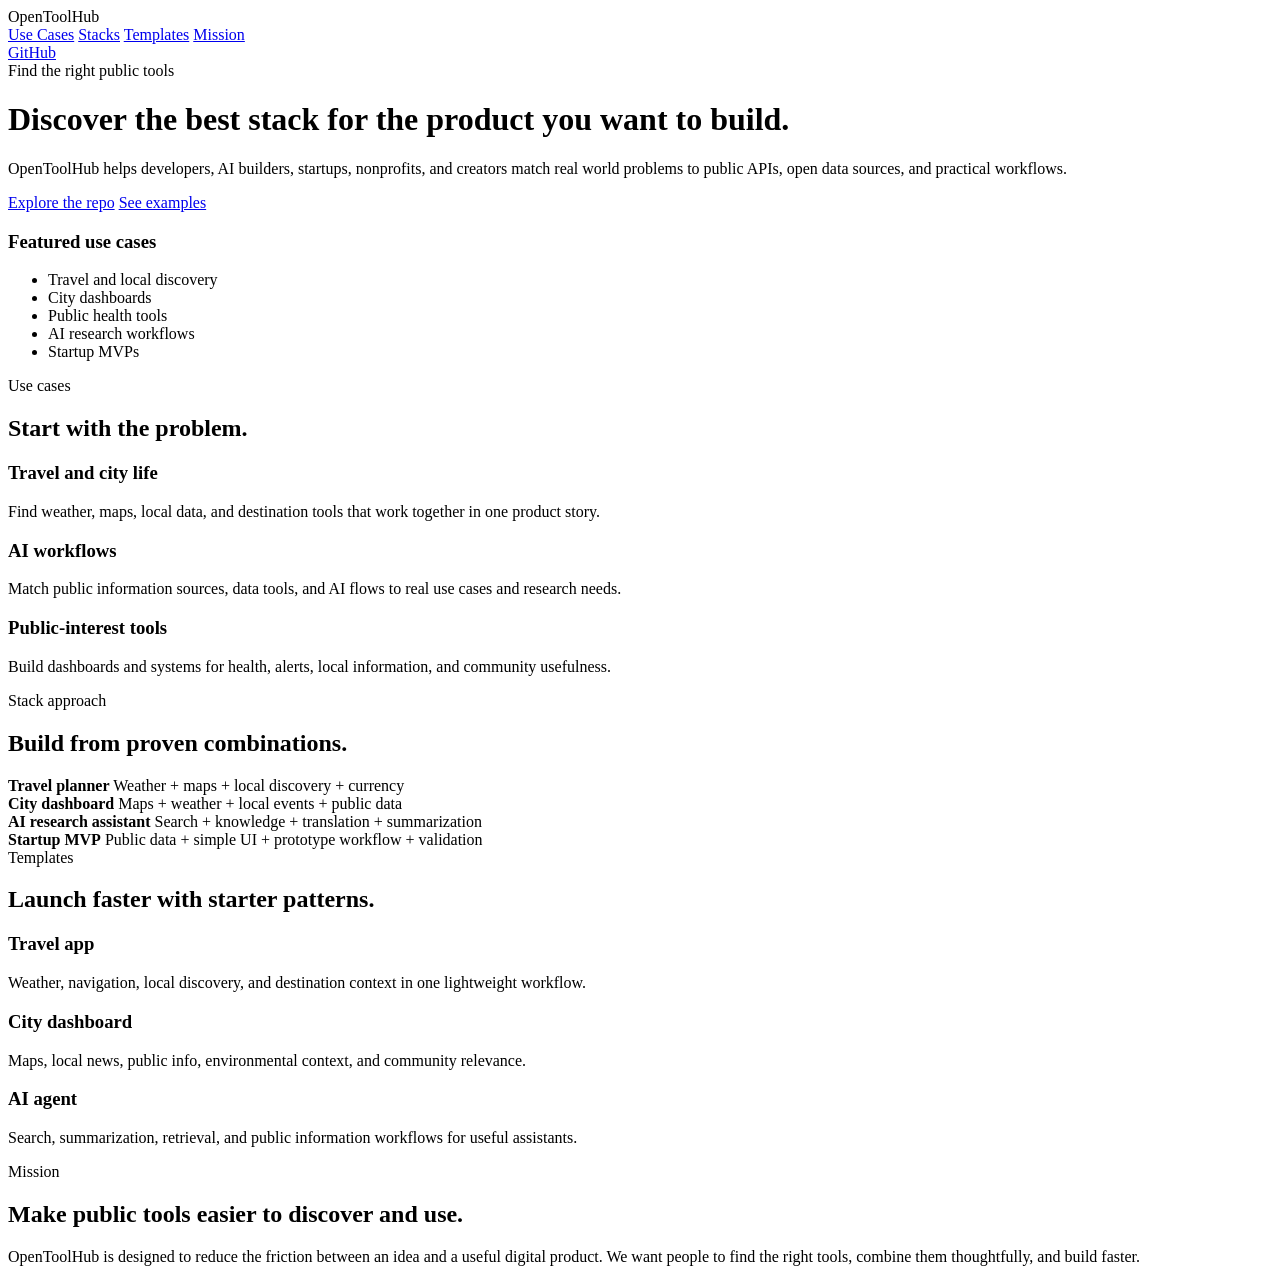
==== site/index.html @ 576a9e50 "Generate the next project files for OpenToolHub: featured use cases, stack definitions, starter temp" ====
<!DOCTYPE html>
<html lang="en">
  <head>
    <meta charset="UTF-8" />
    <meta name="viewport" content="width=device-width, initial-scale=1.0" />
    <title>OpenToolHub</title>
    <meta
      name="description"
      content="OpenToolHub helps builders discover the right public APIs, data sources, and AI tools for real projects."
    />
    <link rel="stylesheet" href="styles.css" />
  </head>
  <body>
    <header class="hero">
      <nav class="topbar container">
        <div class="brand">OpenToolHub</div>
        <div class="nav-links">
          <a href="#use-cases">Use Cases</a>
          <a href="#stacks">Stacks</a>
          <a href="#templates">Templates</a>
          <a href="#mission">Mission</a>
        </div>
        <a class="button small" href="https://github.com/ghana-gpt/opentoolhub">GitHub</a>
      </nav>

      <div class="container hero-inner">
        <div class="hero-copy">
          <span class="eyebrow">Find the right public tools</span>
          <h1>Discover the best stack for the product you want to build.</h1>
          <p>
            OpenToolHub helps developers, AI builders, startups, nonprofits, and creators match real world problems to public APIs, open data sources, and practical workflows.
          </p>
          <div class="cta-row">
            <a class="button" href="https://github.com/ghana-gpt/opentoolhub">Explore the repo</a>
            <a class="button secondary" href="#use-cases">See examples</a>
          </div>
        </div>

        <div class="hero-card">
          <h3>Featured use cases</h3>
          <ul>
            <li>Travel and local discovery</li>
            <li>City dashboards</li>
            <li>Public health tools</li>
            <li>AI research workflows</li>
            <li>Startup MVPs</li>
          </ul>
        </div>
      </div>
    </header>

    <main>
      <section id="use-cases" class="section container">
        <div class="section-heading">
          <span class="eyebrow">Use cases</span>
          <h2>Start with the problem.</h2>
        </div>

        <div class="grid three">
          <article class="card">
            <h3>Travel and city life</h3>
            <p>Find weather, maps, local data, and destination tools that work together in one product story.</p>
          </article>
          <article class="card">
            <h3>AI workflows</h3>
            <p>Match public information sources, data tools, and AI flows to real use cases and research needs.</p>
          </article>
          <article class="card">
            <h3>Public-interest tools</h3>
            <p>Build dashboards and systems for health, alerts, local information, and community usefulness.</p>
          </article>
        </div>
      </section>

      <section id="stacks" class="section alt">
        <div class="container">
          <div class="section-heading">
            <span class="eyebrow">Stack approach</span>
            <h2>Build from proven combinations.</h2>
          </div>

          <div class="stack-list">
            <div class="stack-item">
              <strong>Travel planner</strong>
              <span>Weather + maps + local discovery + currency</span>
            </div>
            <div class="stack-item">
              <strong>City dashboard</strong>
              <span>Maps + weather + local events + public data</span>
            </div>
            <div class="stack-item">
              <strong>AI research assistant</strong>
              <span>Search + knowledge + translation + summarization</span>
            </div>
            <div class="stack-item">
              <strong>Startup MVP</strong>
              <span>Public data + simple UI + prototype workflow + validation</span>
            </div>
          </div>
        </div>
      </section>

      <section id="templates" class="section container">
        <div class="section-heading">
          <span class="eyebrow">Templates</span>
          <h2>Launch faster with starter patterns.</h2>
        </div>

        <div class="grid three">
          <article class="card">
            <h3>Travel app</h3>
            <p>Weather, navigation, local discovery, and destination context in one lightweight workflow.</p>
          </article>
          <article class="card">
            <h3>City dashboard</h3>
            <p>Maps, local news, public info, environmental context, and community relevance.</p>
          </article>
          <article class="card">
            <h3>AI agent</h3>
            <p>Search, summarization, retrieval, and public information workflows for useful assistants.</p>
          </article>
        </div>
      </section>

      <section id="mission" class="section alt">
        <div class="container about-box">
          <div>
            <span class="eyebrow">Mission</span>
            <h2>Make public tools easier to discover and use.</h2>
          </div>
          <p>
            OpenToolHub is designed to reduce the friction between an idea and a useful digital product. We want people to find the right tools, combine them thoughtfully, and build faster.
          </p>
        </div>
      </section>
    </main>
  </body>
</html>
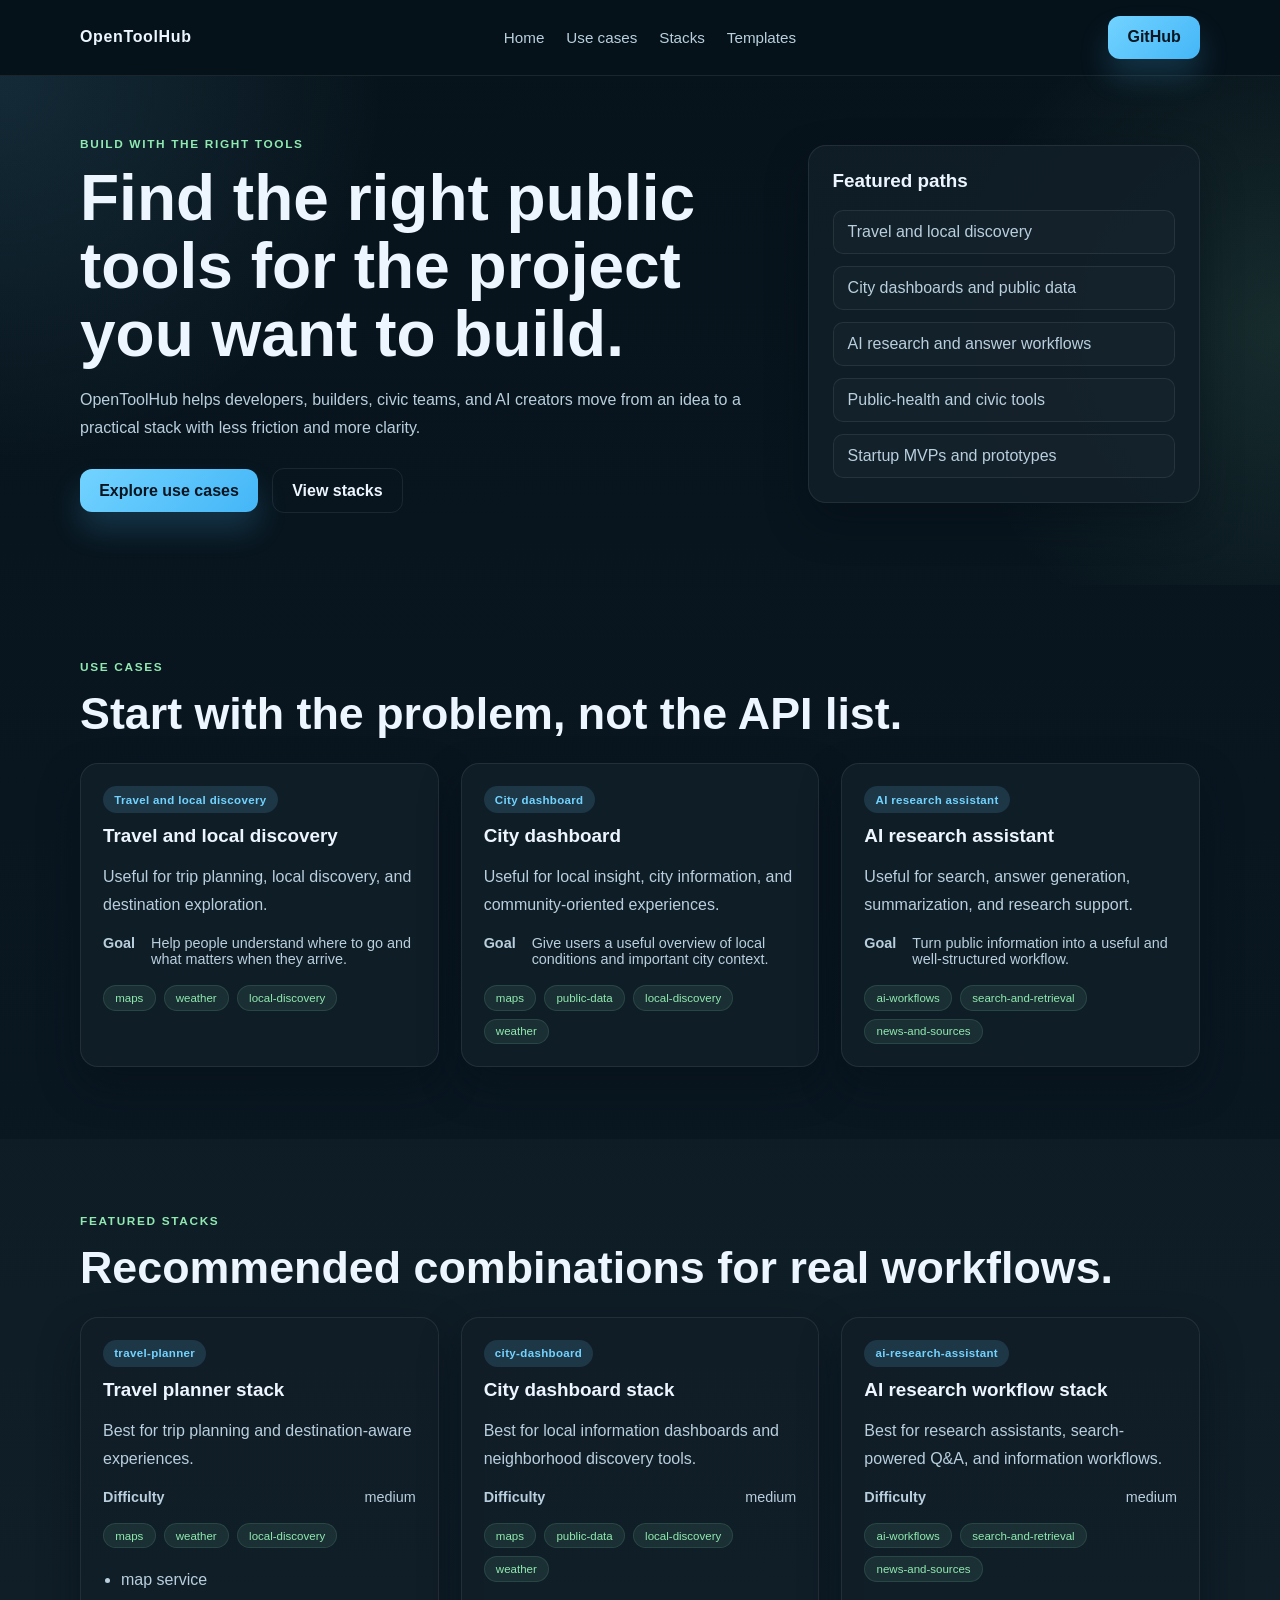
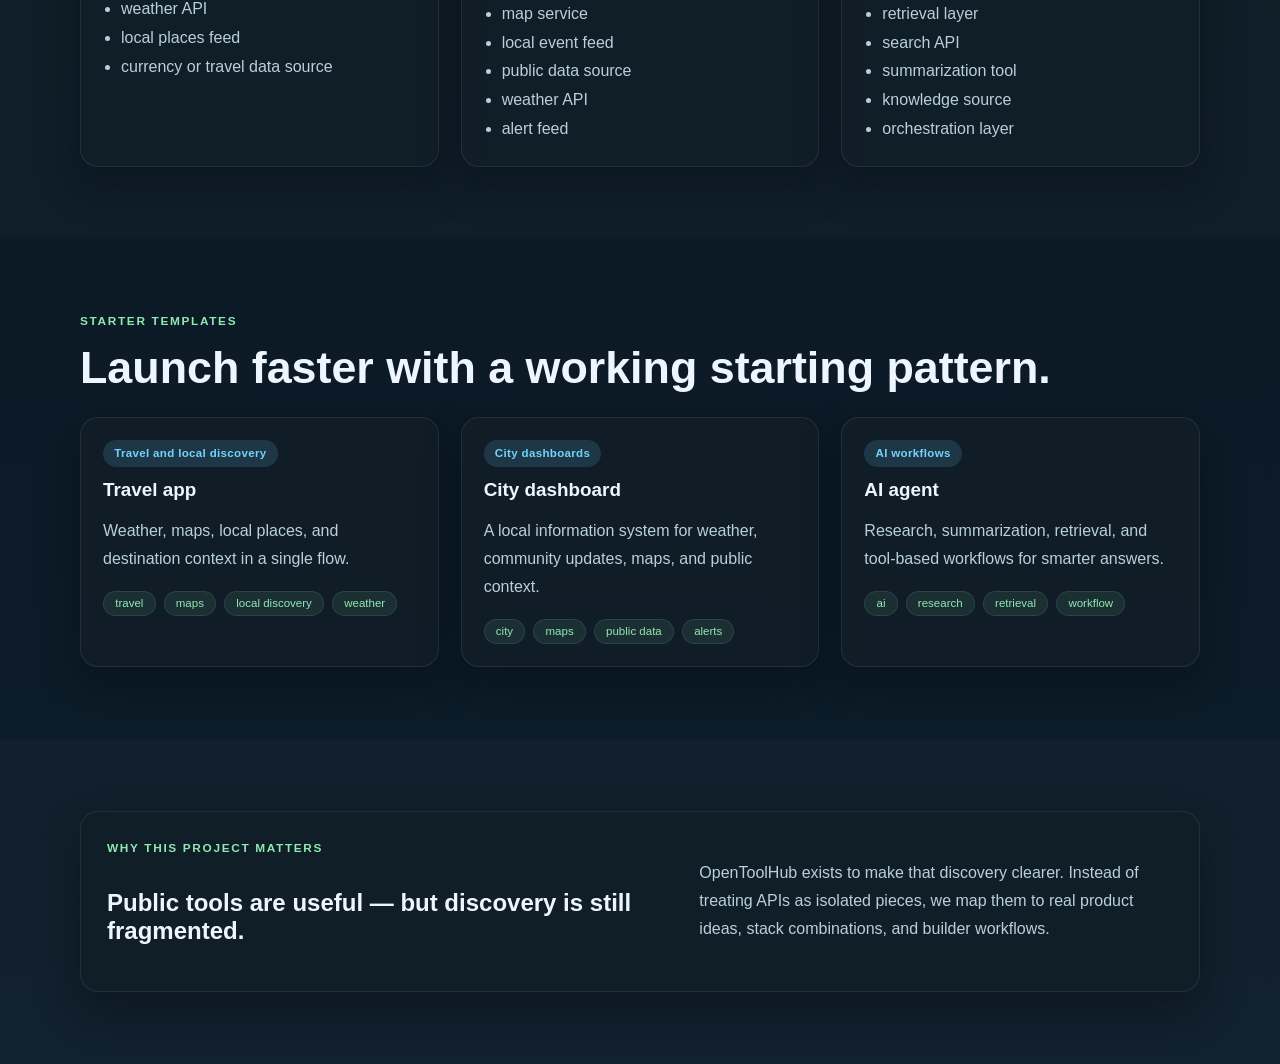
==== commit ae74a497: "Build the actual website pages and interactive front-end for OpenToolHub, including landing, use-cas" ====
--- a/site/index.html
+++ b/site/index.html
@@ -3,136 +3,94 @@
   <head>
     <meta charset="UTF-8" />
     <meta name="viewport" content="width=device-width, initial-scale=1.0" />
-    <title>OpenToolHub</title>
+    <title>OpenToolHub | Builder-first public tool discovery</title>
     <meta
       name="description"
-      content="OpenToolHub helps builders discover the right public APIs, data sources, and AI tools for real projects."
+      content="OpenToolHub helps builders discover the right public tools, stacks, and starter templates for real projects and AI workflows."
     />
     <link rel="stylesheet" href="styles.css" />
   </head>
   <body>
-    <header class="hero">
-      <nav class="topbar container">
-        <div class="brand">OpenToolHub</div>
-        <div class="nav-links">
-          <a href="#use-cases">Use Cases</a>
-          <a href="#stacks">Stacks</a>
-          <a href="#templates">Templates</a>
-          <a href="#mission">Mission</a>
-        </div>
-        <a class="button small" href="https://github.com/ghana-gpt/opentoolhub">GitHub</a>
-      </nav>
-
-      <div class="container hero-inner">
-        <div class="hero-copy">
-          <span class="eyebrow">Find the right public tools</span>
-          <h1>Discover the best stack for the product you want to build.</h1>
-          <p>
-            OpenToolHub helps developers, AI builders, startups, nonprofits, and creators match real world problems to public APIs, open data sources, and practical workflows.
-          </p>
-          <div class="cta-row">
-            <a class="button" href="https://github.com/ghana-gpt/opentoolhub">Explore the repo</a>
-            <a class="button secondary" href="#use-cases">See examples</a>
-          </div>
-        </div>
-
-        <div class="hero-card">
-          <h3>Featured use cases</h3>
-          <ul>
-            <li>Travel and local discovery</li>
-            <li>City dashboards</li>
-            <li>Public health tools</li>
-            <li>AI research workflows</li>
-            <li>Startup MVPs</li>
-          </ul>
-        </div>
+    <header class="site-header">
+      <div class="container nav-bar">
+        <a href="index.html" class="brand">OpenToolHub</a>
+        <nav class="nav-links">
+          <a href="index.html">Home</a>
+          <a href="use-cases.html">Use cases</a>
+          <a href="stacks.html">Stacks</a>
+          <a href="templates.html">Templates</a>
+        </nav>
+        <a class="button primary" href="https://github.com/ghana-gpt/opentoolhub">GitHub</a>
       </div>
     </header>
 
     <main>
-      <section id="use-cases" class="section container">
-        <div class="section-heading">
-          <span class="eyebrow">Use cases</span>
-          <h2>Start with the problem.</h2>
-        </div>
-
-        <div class="grid three">
-          <article class="card">
-            <h3>Travel and city life</h3>
-            <p>Find weather, maps, local data, and destination tools that work together in one product story.</p>
-          </article>
-          <article class="card">
-            <h3>AI workflows</h3>
-            <p>Match public information sources, data tools, and AI flows to real use cases and research needs.</p>
-          </article>
-          <article class="card">
-            <h3>Public-interest tools</h3>
-            <p>Build dashboards and systems for health, alerts, local information, and community usefulness.</p>
-          </article>
-        </div>
-      </section>
-
-      <section id="stacks" class="section alt">
-        <div class="container">
-          <div class="section-heading">
-            <span class="eyebrow">Stack approach</span>
-            <h2>Build from proven combinations.</h2>
+      <section class="hero">
+        <div class="container hero-grid">
+          <div>
+            <span class="eyebrow">Build with the right tools</span>
+            <h1>Find the right public tools for the project you want to build.</h1>
+            <p class="lead">
+              OpenToolHub helps developers, builders, civic teams, and AI creators move from an idea to a practical stack with less friction and more clarity.
+            </p>
+            <div class="cta-row">
+              <a class="button primary" href="use-cases.html">Explore use cases</a>
+              <a class="button secondary" href="stacks.html">View stacks</a>
+            </div>
           </div>
 
-          <div class="stack-list">
-            <div class="stack-item">
-              <strong>Travel planner</strong>
-              <span>Weather + maps + local discovery + currency</span>
-            </div>
-            <div class="stack-item">
-              <strong>City dashboard</strong>
-              <span>Maps + weather + local events + public data</span>
-            </div>
-            <div class="stack-item">
-              <strong>AI research assistant</strong>
-              <span>Search + knowledge + translation + summarization</span>
-            </div>
-            <div class="stack-item">
-              <strong>Startup MVP</strong>
-              <span>Public data + simple UI + prototype workflow + validation</span>
-            </div>
+          <div class="hero-panel">
+            <h3>Featured paths</h3>
+            <ul>
+              <li>Travel and local discovery</li>
+              <li>City dashboards and public data</li>
+              <li>AI research and answer workflows</li>
+              <li>Public-health and civic tools</li>
+              <li>Startup MVPs and prototypes</li>
+            </ul>
           </div>
         </div>
       </section>
 
-      <section id="templates" class="section container">
-        <div class="section-heading">
-          <span class="eyebrow">Templates</span>
-          <h2>Launch faster with starter patterns.</h2>
+      <section class="section container">
+        <div class="section-head">
+          <span class="eyebrow">Use cases</span>
+          <h2>Start with the problem, not the API list.</h2>
         </div>
+        <div id="featured-use-cases" class="grid three"></div>
+      </section>
 
-        <div class="grid three">
-          <article class="card">
-            <h3>Travel app</h3>
-            <p>Weather, navigation, local discovery, and destination context in one lightweight workflow.</p>
-          </article>
-          <article class="card">
-            <h3>City dashboard</h3>
-            <p>Maps, local news, public info, environmental context, and community relevance.</p>
-          </article>
-          <article class="card">
-            <h3>AI agent</h3>
-            <p>Search, summarization, retrieval, and public information workflows for useful assistants.</p>
-          </article>
+      <section class="section alt">
+        <div class="container">
+          <div class="section-head">
+            <span class="eyebrow">Featured stacks</span>
+            <h2>Recommended combinations for real workflows.</h2>
+          </div>
+          <div id="featured-stacks" class="grid three"></div>
         </div>
       </section>
 
-      <section id="mission" class="section alt">
-        <div class="container about-box">
+      <section class="section container">
+        <div class="section-head">
+          <span class="eyebrow">Starter templates</span>
+          <h2>Launch faster with a working starting pattern.</h2>
+        </div>
+        <div id="featured-templates" class="grid three"></div>
+      </section>
+
+      <section class="section alt">
+        <div class="container spotlight">
           <div>
-            <span class="eyebrow">Mission</span>
-            <h2>Make public tools easier to discover and use.</h2>
+            <span class="eyebrow">Why this project matters</span>
+            <h2>Public tools are useful — but discovery is still fragmented.</h2>
           </div>
           <p>
-            OpenToolHub is designed to reduce the friction between an idea and a useful digital product. We want people to find the right tools, combine them thoughtfully, and build faster.
+            OpenToolHub exists to make that discovery clearer. Instead of treating APIs as isolated pieces, we map them to real product ideas, stack combinations, and builder workflows.
           </p>
         </div>
       </section>
     </main>
+
+    <script src="app.js"></script>
   </body>
 </html>
--- a/site/styles.css
+++ b/site/styles.css
@@ -0,0 +1,294 @@
+* {
+  box-sizing: border-box;
+}
+
+:root {
+  --bg: #07131b;
+  --bg-soft: #0d1d2a;
+  --panel: rgba(17, 30, 41, 0.9);
+  --panel-alt: rgba(12, 22, 31, 0.94);
+  --text: #edf6ff;
+  --muted: #b9cfdd;
+  --primary: #72d3ff;
+  --primary-strong: #44b6f7;
+  --accent: #8fe9b0;
+  --border: rgba(255, 255, 255, 0.08);
+  --shadow: rgba(5, 14, 22, 0.45);
+}
+
+html {
+  scroll-behavior: smooth;
+}
+
+body {
+  margin: 0;
+  font-family: Arial, Helvetica, sans-serif;
+  background: linear-gradient(180deg, #07131b 0%, #0d1d2a 100%);
+  color: var(--text);
+}
+
+a {
+  color: inherit;
+  text-decoration: none;
+}
+
+.container {
+  width: min(1120px, calc(100% - 32px));
+  margin: 0 auto;
+}
+
+.site-header {
+  position: sticky;
+  top: 0;
+  z-index: 10;
+  backdrop-filter: blur(16px);
+  background: rgba(7, 19, 27, 0.8);
+  border-bottom: 1px solid var(--border);
+}
+
+.nav-bar {
+  display: flex;
+  align-items: center;
+  justify-content: space-between;
+  gap: 20px;
+  padding: 16px 0;
+}
+
+.brand {
+  font-weight: 800;
+  letter-spacing: 0.04em;
+}
+
+.nav-links {
+  display: flex;
+  align-items: center;
+  gap: 22px;
+  flex-wrap: wrap;
+}
+
+.nav-links a {
+  color: var(--muted);
+  font-size: 0.95rem;
+}
+
+.button {
+  display: inline-flex;
+  align-items: center;
+  justify-content: center;
+  border-radius: 12px;
+  padding: 0.78rem 1.2rem;
+  font-weight: 700;
+  transition: 0.2s ease;
+}
+
+.button.primary {
+  background: linear-gradient(135deg, var(--primary), var(--primary-strong));
+  color: #06151f;
+  box-shadow: 0 18px 30px rgba(68, 182, 247, 0.2);
+}
+
+.button.secondary {
+  background: transparent;
+  border: 1px solid var(--border);
+  color: var(--text);
+}
+
+.hero {
+  padding: 58px 0 72px;
+  background:
+    radial-gradient(circle at top left, rgba(114, 211, 255, 0.12), transparent 28%),
+    radial-gradient(circle at right, rgba(143, 233, 176, 0.11), transparent 26%);
+}
+
+.hero-grid {
+  display: grid;
+  grid-template-columns: 1.6fr 0.9fr;
+  gap: 30px;
+  align-items: center;
+}
+
+.eyebrow {
+  display: inline-block;
+  font-size: 0.74rem;
+  letter-spacing: 0.14em;
+  text-transform: uppercase;
+  color: var(--accent);
+  margin-bottom: 14px;
+  font-weight: 800;
+}
+
+.hero h1,
+.page-header h1 {
+  margin: 0 0 18px;
+  font-size: clamp(2.5rem, 5vw, 4.3rem);
+  line-height: 1.06;
+}
+
+.lead,
+.page-header p,
+.spotlight p,
+.card p {
+  color: var(--muted);
+  line-height: 1.75;
+}
+
+.cta-row {
+  display: flex;
+  align-items: center;
+  flex-wrap: wrap;
+  gap: 14px;
+  margin-top: 26px;
+}
+
+.hero-panel,
+.card,
+.spotlight {
+  background: var(--panel);
+  border: 1px solid var(--border);
+  border-radius: 18px;
+  box-shadow: 0 18px 40px var(--shadow);
+}
+
+.hero-panel {
+  padding: 24px;
+}
+
+.hero-panel h3 {
+  margin-top: 0;
+  margin-bottom: 18px;
+  font-size: 1.18rem;
+}
+
+.hero-panel ul {
+  list-style: none;
+  padding: 0;
+  margin: 0;
+  display: grid;
+  gap: 12px;
+}
+
+.hero-panel li {
+  background: rgba(255, 255, 255, 0.02);
+  border: 1px solid var(--border);
+  border-radius: 10px;
+  padding: 12px 14px;
+  color: var(--muted);
+}
+
+.section {
+  padding: 72px 0;
+}
+
+.alt {
+  background: rgba(255, 255, 255, 0.02);
+}
+
+.section-head {
+  margin-bottom: 24px;
+}
+
+.section-head h2 {
+  margin: 0;
+  font-size: clamp(2rem, 4vw, 2.8rem);
+}
+
+.grid {
+  display: grid;
+  gap: 22px;
+}
+
+.grid.three {
+  grid-template-columns: repeat(3, minmax(0, 1fr));
+}
+
+.card {
+  padding: 22px;
+}
+
+.card h3 {
+  margin: 12px 0 10px;
+  font-size: 1.18rem;
+}
+
+.pill {
+  display: inline-flex;
+  align-items: center;
+  padding: 0.46rem 0.7rem;
+  border-radius: 999px;
+  background: rgba(114, 211, 255, 0.14);
+  color: var(--primary);
+  font-size: 0.72rem;
+  font-weight: 700;
+  letter-spacing: 0.03em;
+}
+
+.meta-row {
+  display: flex;
+  justify-content: space-between;
+  gap: 16px;
+  margin-top: 16px;
+  color: var(--muted);
+  font-size: 0.9rem;
+}
+
+.tag-list {
+  display: flex;
+  flex-wrap: wrap;
+  gap: 8px;
+  margin-top: 18px;
+}
+
+.tag {
+  display: inline-flex;
+  align-items: center;
+  padding: 0.36rem 0.7rem;
+  border-radius: 999px;
+  background: rgba(143, 233, 176, 0.09);
+  border: 1px solid rgba(143, 233, 176, 0.12);
+  color: var(--accent);
+  font-size: 0.72rem;
+}
+
+.mini-list {
+  margin: 18px 0 0;
+  padding-left: 18px;
+  color: var(--muted);
+  line-height: 1.8;
+}
+
+.page-shell {
+  padding: 52px 0 80px;
+}
+
+.page-header {
+  margin-bottom: 30px;
+}
+
+.page-header h1 {
+  max-width: 860px;
+}
+
+.spotlight {
+  display: grid;
+  grid-template-columns: 1.2fr 1fr;
+  gap: 24px;
+  align-items: center;
+  padding: 26px;
+}
+
+@media (max-width: 860px) {
+  .hero-grid,
+  .grid.three,
+  .spotlight {
+    grid-template-columns: 1fr;
+  }
+
+  .nav-bar {
+    flex-wrap: wrap;
+  }
+
+  .nav-links {
+    width: 100%;
+    justify-content: center;
+  }
+}
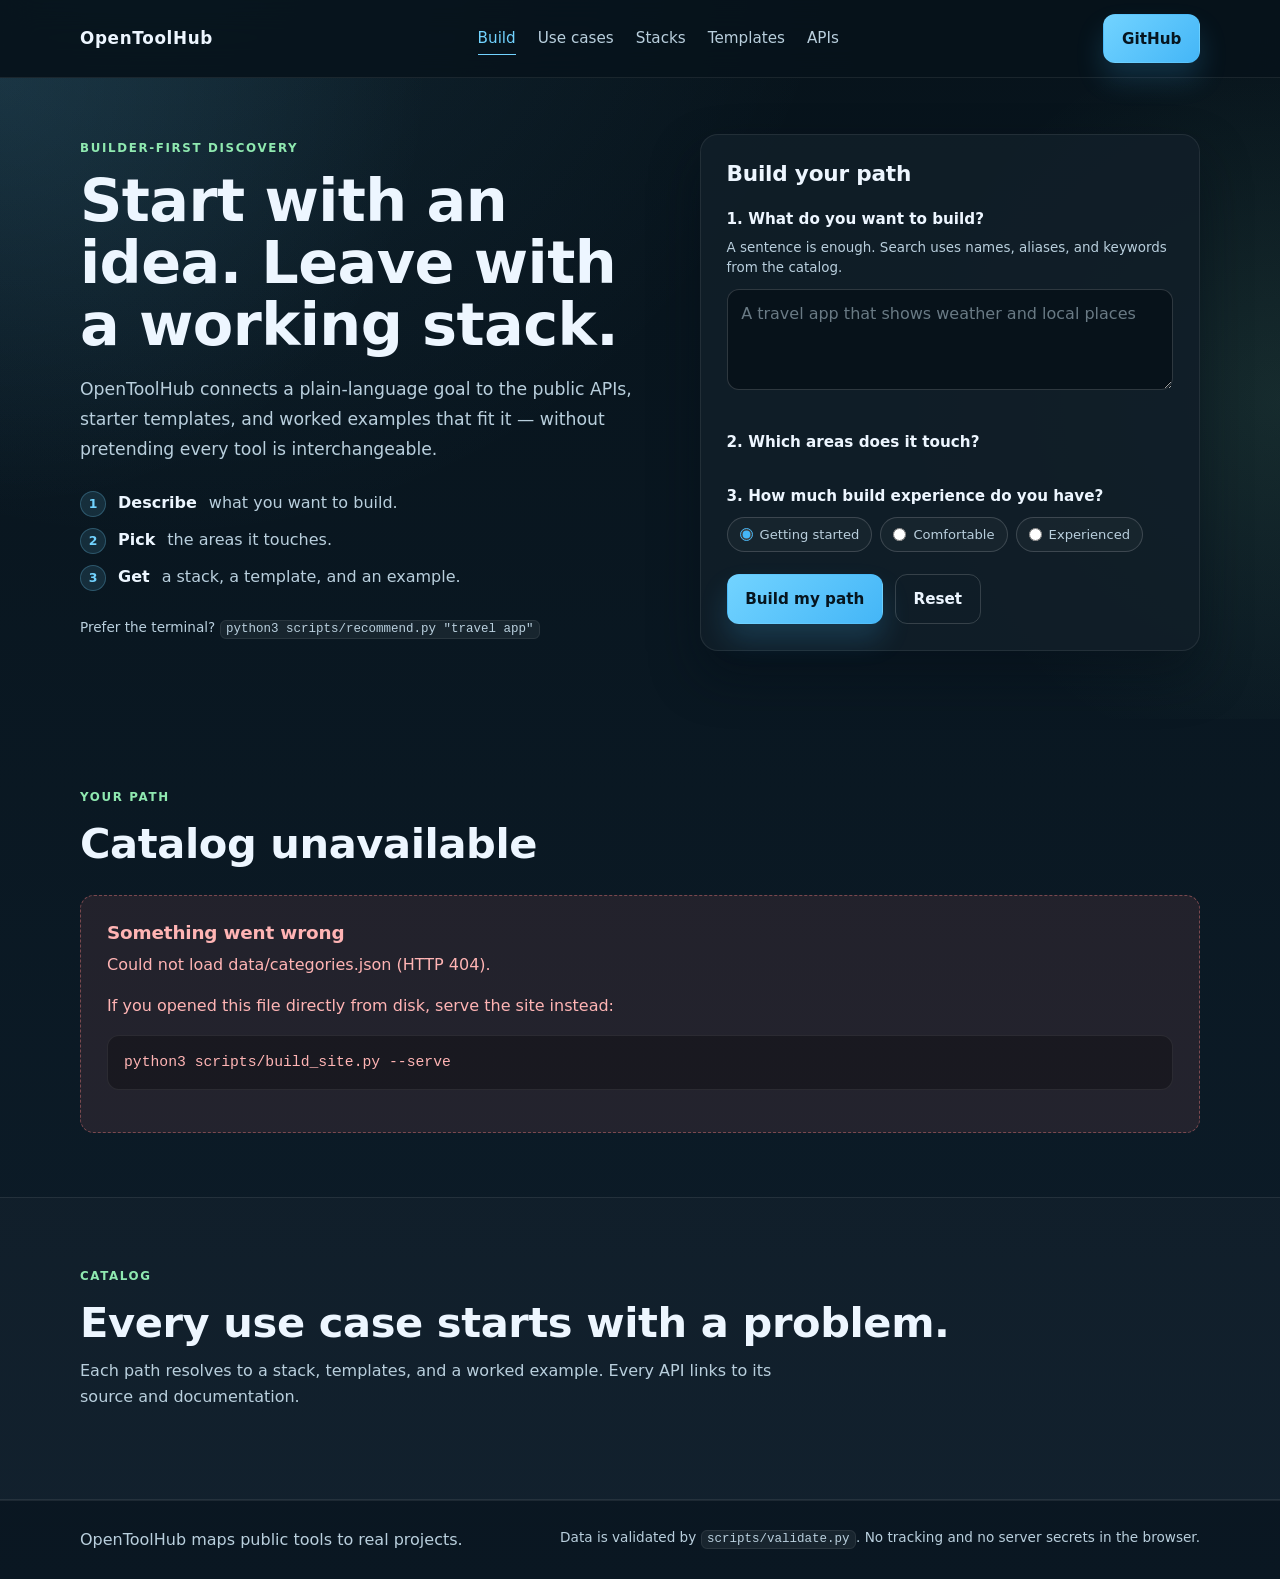
==== commit 06678536: "Rebuild OpenToolHub as a builder-first discovery system Validate the catalog and cross-references, r" ====
--- a/site/index.html
+++ b/site/index.html
@@ -3,94 +3,139 @@
   <head>
     <meta charset="UTF-8" />
     <meta name="viewport" content="width=device-width, initial-scale=1.0" />
-    <title>OpenToolHub | Builder-first public tool discovery</title>
+    <title>OpenToolHub | Start with an idea, leave with a stack</title>
     <meta
       name="description"
-      content="OpenToolHub helps builders discover the right public tools, stacks, and starter templates for real projects and AI workflows."
+      content="Describe a project idea and get a practical stack of public APIs, starter templates, and worked examples. Builder-first discovery for travel, civic, health, AI, and startup projects."
     />
     <link rel="stylesheet" href="styles.css" />
   </head>
   <body>
+    <a class="skip-link" href="#main">Skip to content</a>
+
     <header class="site-header">
       <div class="container nav-bar">
         <a href="index.html" class="brand">OpenToolHub</a>
-        <nav class="nav-links">
-          <a href="index.html">Home</a>
+        <nav class="nav-links" aria-label="Primary">
+          <a href="index.html" aria-current="page">Build</a>
           <a href="use-cases.html">Use cases</a>
           <a href="stacks.html">Stacks</a>
           <a href="templates.html">Templates</a>
+          <a href="apis.html">APIs</a>
         </nav>
         <a class="button primary" href="https://github.com/ghana-gpt/opentoolhub">GitHub</a>
       </div>
     </header>
 
-    <main>
+    <main id="main">
       <section class="hero">
         <div class="container hero-grid">
-          <div>
-            <span class="eyebrow">Build with the right tools</span>
-            <h1>Find the right public tools for the project you want to build.</h1>
+          <div class="hero-copy">
+            <span class="eyebrow">Builder-first discovery</span>
+            <h1>Start with an idea. Leave with a working stack.</h1>
             <p class="lead">
-              OpenToolHub helps developers, builders, civic teams, and AI creators move from an idea to a practical stack with less friction and more clarity.
+              OpenToolHub connects a plain-language goal to the public APIs,
+              starter templates, and worked examples that fit it — without
+              pretending every tool is interchangeable.
             </p>
-            <div class="cta-row">
-              <a class="button primary" href="use-cases.html">Explore use cases</a>
-              <a class="button secondary" href="stacks.html">View stacks</a>
-            </div>
+            <ol class="step-list">
+              <li><strong>Describe</strong> what you want to build.</li>
+              <li><strong>Pick</strong> the areas it touches.</li>
+              <li><strong>Get</strong> a stack, a template, and an example.</li>
+            </ol>
+            <p class="small muted">
+              Prefer the terminal?
+              <code>python3 scripts/recommend.py "travel app"</code>
+            </p>
           </div>
 
-          <div class="hero-panel">
-            <h3>Featured paths</h3>
-            <ul>
-              <li>Travel and local discovery</li>
-              <li>City dashboards and public data</li>
-              <li>AI research and answer workflows</li>
-              <li>Public-health and civic tools</li>
-              <li>Startup MVPs and prototypes</li>
-            </ul>
-          </div>
+          <form id="builder-form" class="builder-panel" aria-labelledby="builder-title">
+            <h2 id="builder-title">Build your path</h2>
+
+            <div class="field">
+              <label for="idea">1. What do you want to build?</label>
+              <p class="hint" id="idea-hint">
+                A sentence is enough. Search uses names, aliases, and keywords
+                from the catalog.
+              </p>
+              <textarea
+                id="idea"
+                name="idea"
+                rows="3"
+                aria-describedby="idea-hint"
+                placeholder="A travel app that shows weather and local places"
+              ></textarea>
+              <div
+                class="suggestion-row"
+                id="idea-suggestions"
+                aria-label="Suggested ideas"
+              ></div>
+            </div>
+
+            <fieldset class="field">
+              <legend>2. Which areas does it touch?</legend>
+              <div id="category-options" class="chip-grid" aria-label="Areas"></div>
+            </fieldset>
+
+            <fieldset class="field">
+              <legend>3. How much build experience do you have?</legend>
+              <div class="radio-row">
+                <label class="radio">
+                  <input type="radio" name="level" value="low" checked />
+                  <span>Getting started</span>
+                </label>
+                <label class="radio">
+                  <input type="radio" name="level" value="medium" />
+                  <span>Comfortable</span>
+                </label>
+                <label class="radio">
+                  <input type="radio" name="level" value="high" />
+                  <span>Experienced</span>
+                </label>
+              </div>
+            </fieldset>
+
+            <div class="cta-row">
+              <button type="submit" class="button primary">Build my path</button>
+              <button type="reset" class="button secondary">Reset</button>
+            </div>
+          </form>
         </div>
       </section>
 
-      <section class="section container">
+      <section class="section container" id="results-section" hidden>
         <div class="section-head">
-          <span class="eyebrow">Use cases</span>
-          <h2>Start with the problem, not the API list.</h2>
+          <span class="eyebrow">Your path</span>
+          <h2 id="results-title" tabindex="-1">Results</h2>
         </div>
-        <div id="featured-use-cases" class="grid three"></div>
+        <div id="results" aria-live="polite"></div>
       </section>
 
       <section class="section alt">
         <div class="container">
           <div class="section-head">
-            <span class="eyebrow">Featured stacks</span>
-            <h2>Recommended combinations for real workflows.</h2>
+            <span class="eyebrow">Catalog</span>
+            <h2>Every use case starts with a problem.</h2>
+            <p class="section-lead">
+              Each path resolves to a stack, templates, and a worked example.
+              Every API links to its source and documentation.
+            </p>
           </div>
-          <div id="featured-stacks" class="grid three"></div>
-        </div>
-      </section>
-
-      <section class="section container">
-        <div class="section-head">
-          <span class="eyebrow">Starter templates</span>
-          <h2>Launch faster with a working starting pattern.</h2>
-        </div>
-        <div id="featured-templates" class="grid three"></div>
-      </section>
-
-      <section class="section alt">
-        <div class="container spotlight">
-          <div>
-            <span class="eyebrow">Why this project matters</span>
-            <h2>Public tools are useful — but discovery is still fragmented.</h2>
-          </div>
-          <p>
-            OpenToolHub exists to make that discovery clearer. Instead of treating APIs as isolated pieces, we map them to real product ideas, stack combinations, and builder workflows.
-          </p>
+          <div id="featured-use-cases" class="grid three"></div>
         </div>
       </section>
     </main>
 
-    <script src="app.js"></script>
+    <footer class="site-footer">
+      <div class="container footer-grid">
+        <p>OpenToolHub maps public tools to real projects.</p>
+        <p class="small muted">
+          Data is validated by <code>scripts/validate.py</code>. No tracking and
+          no server secrets in the browser.
+        </p>
+      </div>
+    </footer>
+
+    <script type="module" src="js/home.js"></script>
   </body>
 </html>
--- a/site/styles.css
+++ b/site/styles.css
@@ -1,4 +1,6 @@
-* {
+*,
+*::before,
+*::after {
   box-sizing: border-box;
 }
 
@@ -13,7 +15,11 @@
   --primary-strong: #44b6f7;
   --accent: #8fe9b0;
   --border: rgba(255, 255, 255, 0.08);
+  --border-strong: rgba(255, 255, 255, 0.16);
   --shadow: rgba(5, 14, 22, 0.45);
+  --danger: #ffb4b4;
+  --danger-bg: rgba(255, 120, 120, 0.1);
+  --radius: 18px;
 }
 
 html {
@@ -21,10 +27,37 @@
 }
 
 body {
+  min-height: 100vh;
+  display: flex;
+  flex-direction: column;
   margin: 0;
-  font-family: Arial, Helvetica, sans-serif;
-  background: linear-gradient(180deg, #07131b 0%, #0d1d2a 100%);
-  color: var(--text);
+  font-family: "Segoe UI", system-ui, -apple-system, Arial, sans-serif;
+  background:
+    radial-gradient(circle at 12% -10%, rgba(114, 211, 255, 0.1), transparent 34%),
+    linear-gradient(180deg, #07131b 0%, #0d1d2a 100%);
+  color: var(--text);
+  line-height: 1.6;
+}
+
+main {
+  flex: 1;
+}
+
+h1,
+h2,
+h3,
+h4,
+h5 {
+  line-height: 1.2;
+  letter-spacing: -0.01em;
+}
+
+p {
+  margin: 0 0 1rem;
+}
+
+p:last-child {
+  margin-bottom: 0;
 }
 
 a {
@@ -32,17 +65,82 @@
   text-decoration: none;
 }
 
+a:hover {
+  color: var(--primary);
+}
+
+code,
+pre {
+  font-family: "SFMono-Regular", Consolas, "Liberation Mono", monospace;
+}
+
+code {
+  font-size: 0.92em;
+  background: rgba(255, 255, 255, 0.06);
+  border: 1px solid var(--border);
+  border-radius: 6px;
+  padding: 0.08rem 0.34rem;
+  overflow-wrap: anywhere;
+}
+
+pre {
+  margin: 0 0 1rem;
+  padding: 14px 16px;
+  overflow-x: auto;
+  background: rgba(0, 0, 0, 0.28);
+  border: 1px solid var(--border);
+  border-radius: 12px;
+}
+
+pre code {
+  background: none;
+  border: 0;
+  padding: 0;
+}
+
+button,
+input,
+select,
+textarea {
+  font: inherit;
+  color: inherit;
+}
+
+:focus-visible {
+  outline: 2px solid var(--primary);
+  outline-offset: 3px;
+}
+
+.skip-link {
+  position: absolute;
+  left: 16px;
+  top: -60px;
+  z-index: 50;
+  padding: 0.7rem 1rem;
+  border-radius: 10px;
+  background: var(--primary);
+  color: #06151f;
+  font-weight: 700;
+}
+
+.skip-link:focus {
+  top: 12px;
+  color: #06151f;
+}
+
 .container {
   width: min(1120px, calc(100% - 32px));
   margin: 0 auto;
 }
+
+/* Header */
 
 .site-header {
   position: sticky;
   top: 0;
   z-index: 10;
   backdrop-filter: blur(16px);
-  background: rgba(7, 19, 27, 0.8);
+  background: rgba(7, 19, 27, 0.82);
   border-bottom: 1px solid var(--border);
 }
 
@@ -51,12 +149,14 @@
   align-items: center;
   justify-content: space-between;
   gap: 20px;
-  padding: 16px 0;
+  padding: 14px 0;
 }
 
 .brand {
   font-weight: 800;
   letter-spacing: 0.04em;
+  font-size: 1.05rem;
+  white-space: nowrap;
 }
 
 .nav-links {
@@ -69,42 +169,75 @@
 .nav-links a {
   color: var(--muted);
   font-size: 0.95rem;
-}
+  padding: 4px 0;
+  border-bottom: 1px solid transparent;
+}
+
+.nav-links a:hover {
+  color: var(--text);
+}
+
+.nav-links a[aria-current="page"] {
+  color: var(--primary);
+  border-bottom-color: currentColor;
+}
+
+/* Buttons */
 
 .button {
   display: inline-flex;
   align-items: center;
   justify-content: center;
+  gap: 8px;
   border-radius: 12px;
-  padding: 0.78rem 1.2rem;
+  padding: 0.72rem 1.1rem;
   font-weight: 700;
-  transition: 0.2s ease;
+  font-size: 0.95rem;
+  border: 1px solid transparent;
+  cursor: pointer;
+  transition: transform 0.16s ease, box-shadow 0.16s ease, background 0.16s ease;
+}
+
+.button:hover {
+  transform: translateY(-1px);
 }
 
 .button.primary {
   background: linear-gradient(135deg, var(--primary), var(--primary-strong));
   color: #06151f;
-  box-shadow: 0 18px 30px rgba(68, 182, 247, 0.2);
+  box-shadow: 0 16px 28px rgba(68, 182, 247, 0.18);
+}
+
+.button.primary:hover {
+  color: #06151f;
+  box-shadow: 0 18px 34px rgba(68, 182, 247, 0.28);
 }
 
 .button.secondary {
   background: transparent;
-  border: 1px solid var(--border);
-  color: var(--text);
-}
+  border-color: var(--border-strong);
+  color: var(--text);
+}
+
+.button.secondary:hover {
+  background: rgba(255, 255, 255, 0.05);
+  color: var(--text);
+}
+
+/* Hero and builder */
 
 .hero {
-  padding: 58px 0 72px;
+  padding: 56px 0 68px;
   background:
-    radial-gradient(circle at top left, rgba(114, 211, 255, 0.12), transparent 28%),
-    radial-gradient(circle at right, rgba(143, 233, 176, 0.11), transparent 26%);
+    radial-gradient(circle at top left, rgba(114, 211, 255, 0.12), transparent 30%),
+    radial-gradient(circle at right, rgba(143, 233, 176, 0.1), transparent 28%);
 }
 
 .hero-grid {
   display: grid;
-  grid-template-columns: 1.6fr 0.9fr;
-  gap: 30px;
-  align-items: center;
+  grid-template-columns: minmax(0, 1.15fr) minmax(0, 1fr);
+  gap: 44px;
+  align-items: start;
 }
 
 .eyebrow {
@@ -113,135 +246,383 @@
   letter-spacing: 0.14em;
   text-transform: uppercase;
   color: var(--accent);
-  margin-bottom: 14px;
+  margin-bottom: 12px;
   font-weight: 800;
 }
 
 .hero h1,
 .page-header h1 {
   margin: 0 0 18px;
-  font-size: clamp(2.5rem, 5vw, 4.3rem);
-  line-height: 1.06;
+  font-size: clamp(2.3rem, 4.6vw, 3.9rem);
+  line-height: 1.05;
+}
+
+.page-header h1 {
+  max-width: 860px;
 }
 
 .lead,
 .page-header p,
-.spotlight p,
 .card p {
   color: var(--muted);
   line-height: 1.75;
+}
+
+.lead {
+  font-size: 1.08rem;
+  max-width: 62ch;
+}
+
+.step-list {
+  list-style: none;
+  counter-reset: step;
+  padding: 0;
+  margin: 26px 0;
+  display: grid;
+  gap: 10px;
+  max-width: 460px;
+}
+
+.step-list li {
+  counter-increment: step;
+  display: flex;
+  align-items: baseline;
+  gap: 12px;
+  color: var(--muted);
+}
+
+.step-list li::before {
+  content: counter(step);
+  flex: 0 0 26px;
+  height: 26px;
+  display: inline-flex;
+  align-items: center;
+  justify-content: center;
+  border-radius: 50%;
+  background: rgba(114, 211, 255, 0.12);
+  border: 1px solid rgba(114, 211, 255, 0.25);
+  color: var(--primary);
+  font-size: 0.78rem;
+  font-weight: 800;
+}
+
+.step-list strong {
+  color: var(--text);
+}
+
+.builder-panel {
+  background: var(--panel);
+  border: 1px solid var(--border);
+  border-radius: var(--radius);
+  box-shadow: 0 24px 50px var(--shadow);
+  padding: 26px;
+  position: sticky;
+  top: 88px;
+}
+
+.builder-panel h2 {
+  margin: 0 0 20px;
+  font-size: 1.35rem;
+}
+
+.field {
+  border: 0;
+  padding: 0;
+  margin: 0 0 22px;
+  min-width: 0;
+}
+
+.field:last-of-type {
+  margin-bottom: 18px;
+}
+
+.field > label,
+.field > legend {
+  display: block;
+  font-weight: 700;
+  font-size: 0.95rem;
+  margin-bottom: 8px;
+  padding: 0;
+}
+
+.field.inline {
+  margin: 0;
+  flex: 1 1 220px;
+}
+
+.hint {
+  margin: -2px 0 10px;
+  color: var(--muted);
+  font-size: 0.84rem;
+  line-height: 1.55;
+}
+
+textarea,
+.input,
+.select {
+  width: 100%;
+  background: rgba(6, 17, 25, 0.85);
+  border: 1px solid var(--border-strong);
+  border-radius: 12px;
+  padding: 0.7rem 0.85rem;
+  color: var(--text);
+  transition: border-color 0.16s ease, box-shadow 0.16s ease;
+}
+
+textarea {
+  resize: vertical;
+  min-height: 84px;
+}
+
+textarea::placeholder,
+.input::placeholder {
+  color: rgba(185, 207, 221, 0.55);
+}
+
+textarea:focus,
+.input:focus,
+.select:focus {
+  outline: none;
+  border-color: var(--primary);
+  box-shadow: 0 0 0 3px rgba(114, 211, 255, 0.16);
+}
+
+select.select {
+  appearance: none;
+  background-image: linear-gradient(45deg, transparent 50%, var(--muted) 50%),
+    linear-gradient(135deg, var(--muted) 50%, transparent 50%);
+  background-position: calc(100% - 18px) 52%, calc(100% - 13px) 52%;
+  background-size: 5px 5px, 5px 5px;
+  background-repeat: no-repeat;
+  padding-right: 2.2rem;
+  cursor: pointer;
+}
+
+.suggestion-row {
+  display: flex;
+  flex-wrap: wrap;
+  gap: 8px;
+  margin-top: 10px;
+}
+
+.chip {
+  background: rgba(255, 255, 255, 0.04);
+  border: 1px solid var(--border);
+  border-radius: 999px;
+  padding: 0.32rem 0.7rem;
+  font-size: 0.78rem;
+  color: var(--muted);
+  cursor: pointer;
+  transition: 0.16s ease;
+}
+
+.chip:hover {
+  border-color: var(--primary);
+  color: var(--text);
+}
+
+.chip-grid {
+  display: flex;
+  flex-wrap: wrap;
+  gap: 8px;
+}
+
+.chip-check {
+  display: inline-flex;
+  align-items: center;
+  gap: 7px;
+  padding: 0.4rem 0.75rem;
+  border-radius: 999px;
+  border: 1px solid var(--border-strong);
+  background: rgba(255, 255, 255, 0.03);
+  color: var(--muted);
+  font-size: 0.82rem;
+  cursor: pointer;
+  transition: 0.16s ease;
+}
+
+.chip-check:hover {
+  border-color: var(--primary);
+  color: var(--text);
+}
+
+.chip-check input {
+  accent-color: var(--primary-strong);
+  margin: 0;
+  width: 14px;
+  height: 14px;
+}
+
+.radio-row {
+  display: flex;
+  flex-wrap: wrap;
+  gap: 8px;
+}
+
+.radio {
+  display: inline-flex;
+  align-items: center;
+  gap: 7px;
+  padding: 0.4rem 0.75rem;
+  border-radius: 999px;
+  border: 1px solid var(--border-strong);
+  background: rgba(255, 255, 255, 0.03);
+  color: var(--muted);
+  font-size: 0.82rem;
+  cursor: pointer;
+}
+
+.radio input {
+  accent-color: var(--primary-strong);
+  margin: 0;
 }
 
 .cta-row {
   display: flex;
   align-items: center;
   flex-wrap: wrap;
-  gap: 14px;
-  margin-top: 26px;
-}
-
-.hero-panel,
-.card,
-.spotlight {
+  gap: 12px;
+  margin-top: 22px;
+}
+
+[hidden] {
+  display: none !important;
+}
+
+/* Sections, cards, labels */
+
+.section {
+  padding: 64px 0;
+}
+
+.alt {
+  background: rgba(255, 255, 255, 0.02);
+  border-top: 1px solid var(--border);
+  border-bottom: 1px solid var(--border);
+}
+
+.section-head {
+  margin-bottom: 26px;
+}
+
+.section-head h2 {
+  margin: 0 0 10px;
+  font-size: clamp(1.8rem, 3.4vw, 2.6rem);
+}
+
+.section-lead {
+  color: var(--muted);
+  max-width: 68ch;
+}
+
+.grid {
+  display: grid;
+  gap: 20px;
+}
+
+.grid.two {
+  grid-template-columns: repeat(2, minmax(0, 1fr));
+}
+
+.grid.three {
+  grid-template-columns: repeat(3, minmax(0, 1fr));
+}
+
+.card {
+  display: flex;
+  flex-direction: column;
+  gap: 6px;
   background: var(--panel);
   border: 1px solid var(--border);
-  border-radius: 18px;
-  box-shadow: 0 18px 40px var(--shadow);
-}
-
-.hero-panel {
-  padding: 24px;
-}
-
-.hero-panel h3 {
-  margin-top: 0;
-  margin-bottom: 18px;
-  font-size: 1.18rem;
-}
-
-.hero-panel ul {
-  list-style: none;
-  padding: 0;
-  margin: 0;
-  display: grid;
-  gap: 12px;
-}
-
-.hero-panel li {
-  background: rgba(255, 255, 255, 0.02);
-  border: 1px solid var(--border);
-  border-radius: 10px;
-  padding: 12px 14px;
-  color: var(--muted);
-}
-
-.section {
-  padding: 72px 0;
-}
-
-.alt {
-  background: rgba(255, 255, 255, 0.02);
-}
-
-.section-head {
-  margin-bottom: 24px;
-}
-
-.section-head h2 {
-  margin: 0;
-  font-size: clamp(2rem, 4vw, 2.8rem);
-}
-
-.grid {
-  display: grid;
-  gap: 22px;
-}
-
-.grid.three {
-  grid-template-columns: repeat(3, minmax(0, 1fr));
-}
-
-.card {
+  border-radius: var(--radius);
+  box-shadow: 0 14px 32px var(--shadow);
   padding: 22px;
+  transition: border-color 0.16s ease, transform 0.16s ease;
+}
+
+.card:hover {
+  border-color: rgba(114, 211, 255, 0.35);
+  transform: translateY(-2px);
+}
+
+.card-top {
+  display: flex;
+  flex-wrap: wrap;
+  align-items: center;
+  gap: 8px;
+  min-height: 26px;
 }
 
 .card h3 {
-  margin: 12px 0 10px;
-  font-size: 1.18rem;
-}
-
-.pill {
-  display: inline-flex;
-  align-items: center;
-  padding: 0.46rem 0.7rem;
-  border-radius: 999px;
-  background: rgba(114, 211, 255, 0.14);
-  color: var(--primary);
-  font-size: 0.72rem;
-  font-weight: 700;
-  letter-spacing: 0.03em;
+  margin: 8px 0 4px;
+  font-size: 1.16rem;
+}
+
+.card h3 a:hover {
+  color: var(--primary);
+}
+
+.card-title {
+  color: var(--text);
+}
+
+.card-action {
+  margin-top: auto;
+  padding-top: 14px;
+  font-weight: 600;
+}
+
+.card-action .text-link,
+.card-action a {
+  color: var(--primary);
 }
 
 .meta-row {
   display: flex;
   justify-content: space-between;
   gap: 16px;
-  margin-top: 16px;
-  color: var(--muted);
-  font-size: 0.9rem;
+  margin-top: 14px;
+  color: var(--muted);
+  font-size: 0.86rem;
+}
+
+.meta-link {
+  color: var(--muted);
+  font-size: 0.82rem;
+}
+
+.meta-link:hover {
+  color: var(--primary);
+}
+
+.small {
+  font-size: 0.85rem;
+}
+
+.muted {
+  color: var(--muted);
+}
+
+.text-link {
+  color: var(--primary);
+  font-weight: 600;
+}
+
+.text-link:hover {
+  text-decoration: underline;
 }
 
 .tag-list {
   display: flex;
   flex-wrap: wrap;
   gap: 8px;
-  margin-top: 18px;
+  margin-top: 14px;
 }
 
 .tag {
   display: inline-flex;
   align-items: center;
-  padding: 0.36rem 0.7rem;
+  padding: 0.34rem 0.7rem;
   border-radius: 999px;
   background: rgba(143, 233, 176, 0.09);
   border: 1px solid rgba(143, 233, 176, 0.12);
@@ -249,46 +630,463 @@
   font-size: 0.72rem;
 }
 
-.mini-list {
-  margin: 18px 0 0;
-  padding-left: 18px;
-  color: var(--muted);
-  line-height: 1.8;
-}
+.tag:hover {
+  border-color: var(--accent);
+}
+
+.pill {
+  display: inline-flex;
+  align-items: center;
+  padding: 0.35rem 0.68rem;
+  border-radius: 999px;
+  background: rgba(114, 211, 255, 0.14);
+  color: var(--primary);
+  font-size: 0.7rem;
+  font-weight: 700;
+  letter-spacing: 0.03em;
+  white-space: nowrap;
+}
+
+.pill-low,
+.pill-starter {
+  background: rgba(143, 233, 176, 0.12);
+  color: var(--accent);
+}
+
+.pill-medium {
+  background: rgba(255, 209, 102, 0.12);
+  color: #ffd166;
+}
+
+.pill-high {
+  background: rgba(255, 150, 150, 0.12);
+  color: var(--danger);
+}
+
+.pill-variant {
+  background: rgba(185, 207, 221, 0.1);
+  color: var(--muted);
+}
+
+.pill-pricing,
+.pill-auth {
+  background: rgba(255, 255, 255, 0.05);
+  color: var(--muted);
+  font-weight: 600;
+}
+
+/* States */
+
+.state {
+  padding: 26px;
+  border: 1px dashed var(--border-strong);
+  border-radius: 14px;
+  background: rgba(255, 255, 255, 0.02);
+  color: var(--muted);
+}
+
+.state h1,
+.state h3 {
+  margin: 0 0 8px;
+  color: var(--text);
+  font-size: 1.15rem;
+}
+
+.state p {
+  color: inherit;
+}
+
+.state pre {
+  margin-top: 12px;
+}
+
+.state-error {
+  border-color: rgba(255, 130, 130, 0.4);
+  background: var(--danger-bg);
+  color: var(--danger);
+}
+
+.state-error h1,
+.state-error h3 {
+  color: var(--danger);
+}
+
+.state-error .button {
+  color: var(--text);
+}
+
+/* Recommendation path */
+
+.path-result {
+  background: var(--panel);
+  border: 1px solid var(--border);
+  border-radius: var(--radius);
+  box-shadow: 0 22px 46px var(--shadow);
+  padding: 28px;
+}
+
+.path-head {
+  display: flex;
+  justify-content: space-between;
+  align-items: flex-start;
+  gap: 20px;
+  border-bottom: 1px solid var(--border);
+  padding-bottom: 18px;
+  margin-bottom: 18px;
+}
+
+.path-head h3 {
+  margin: 0 0 8px;
+  font-size: clamp(1.5rem, 3vw, 2rem);
+}
+
+.path-result h4 {
+  margin: 30px 0 12px;
+  color: var(--primary);
+  font-size: 0.78rem;
+  text-transform: uppercase;
+  letter-spacing: 0.12em;
+}
+
+.stack-block {
+  background: rgba(0, 0, 0, 0.18);
+  border: 1px solid var(--border);
+  border-radius: 14px;
+  padding: 18px;
+  margin-bottom: 14px;
+}
+
+.stack-block h5 {
+  margin: 0 0 8px;
+  font-size: 1.05rem;
+}
+
+.link-list {
+  list-style: none;
+  margin: 0;
+  padding: 0;
+  display: grid;
+  gap: 10px;
+  color: var(--muted);
+}
+
+.link-list li {
+  padding-left: 16px;
+  position: relative;
+}
+
+.link-list li::before {
+  content: "→";
+  position: absolute;
+  left: 0;
+  color: var(--primary);
+}
+
+.alt-matches {
+  margin-top: 34px;
+  border-top: 1px solid var(--border);
+  padding-top: 24px;
+}
+
+.alt-matches h3 {
+  margin: 0 0 16px;
+  font-size: 1.2rem;
+}
+
+.tool-list {
+  list-style: none;
+  margin: 14px 0 0;
+  padding: 0;
+  display: grid;
+  gap: 10px;
+}
+
+.tool {
+  border-top: 1px solid var(--border);
+  padding-top: 10px;
+}
+
+.tool:first-child {
+  border-top: 0;
+  padding-top: 0;
+}
+
+.tool-head {
+  display: flex;
+  justify-content: space-between;
+  gap: 12px;
+  font-size: 0.84rem;
+}
+
+.tool-slot {
+  font-weight: 700;
+  color: var(--text);
+}
+
+.tool-category {
+  color: var(--muted);
+}
+
+.api-inline-list {
+  list-style: none;
+  margin: 8px 0 0;
+  padding: 0;
+  display: flex;
+  flex-wrap: wrap;
+  gap: 6px 18px;
+}
+
+.api-inline {
+  display: flex;
+  align-items: baseline;
+  gap: 8px;
+  font-size: 0.9rem;
+}
+
+.api-name {
+  color: var(--primary);
+  font-weight: 600;
+}
+
+.api-name:hover {
+  text-decoration: underline;
+}
+
+.api-meta {
+  color: var(--muted);
+  font-size: 0.74rem;
+}
+
+.api-card .card-title:hover {
+  color: var(--primary);
+}
+
+.fact-grid {
+  display: grid;
+  grid-template-columns: repeat(auto-fit, minmax(130px, 1fr));
+  gap: 10px;
+  margin: 16px 0 0;
+}
+
+.fact-grid dt {
+  color: var(--muted);
+  font-size: 0.7rem;
+  text-transform: uppercase;
+  letter-spacing: 0.08em;
+}
+
+.fact-grid dd {
+  margin: 2px 0 0;
+  font-size: 0.86rem;
+}
+
+.details {
+  margin-top: 14px;
+  border-top: 1px solid var(--border);
+  padding-top: 10px;
+  color: var(--muted);
+  font-size: 0.84rem;
+}
+
+.details summary {
+  cursor: pointer;
+  color: var(--text);
+  font-weight: 600;
+}
+
+.details p {
+  margin-top: 8px;
+}
+
+/* Page chrome and filters */
 
 .page-shell {
-  padding: 52px 0 80px;
+  padding: 44px 0 76px;
 }
 
 .page-header {
-  margin-bottom: 30px;
-}
-
-.page-header h1 {
-  max-width: 860px;
-}
-
-.spotlight {
+  margin-bottom: 28px;
+}
+
+.breadcrumb {
+  display: flex;
+  flex-wrap: wrap;
+  align-items: center;
+  gap: 8px;
+  margin-bottom: 18px;
+  color: var(--muted);
+  font-size: 0.88rem;
+}
+
+.breadcrumb a {
+  color: var(--primary);
+}
+
+.breadcrumb a:hover {
+  text-decoration: underline;
+}
+
+.controls {
+  display: flex;
+  flex-wrap: wrap;
+  align-items: flex-end;
+  gap: 14px;
+  padding: 16px;
+  margin-bottom: 16px;
+  background: var(--panel);
+  border: 1px solid var(--border);
+  border-radius: 16px;
+}
+
+.controls .button {
+  flex: 0 0 auto;
+  padding: 0.68rem 1rem;
+}
+
+.results-count {
+  margin: 0 0 18px;
+  color: var(--muted);
+  font-size: 0.88rem;
+}
+
+.detail-grid {
   display: grid;
-  grid-template-columns: 1.2fr 1fr;
-  gap: 24px;
-  align-items: center;
-  padding: 26px;
-}
-
-@media (max-width: 860px) {
+  grid-template-columns: minmax(0, 1.5fr) minmax(0, 0.9fr);
+  gap: 22px;
+  align-items: start;
+  margin-top: 28px;
+}
+
+.panel {
+  background: var(--panel);
+  border: 1px solid var(--border);
+  border-radius: var(--radius);
+  padding: 24px;
+}
+
+.panel h2 {
+  margin: 0 0 16px;
+  font-size: 1.2rem;
+}
+
+.panel h3 {
+  margin: 24px 0 10px;
+  font-size: 1rem;
+}
+
+.panel .stack-card {
+  box-shadow: none;
+  margin-bottom: 16px;
+}
+
+.panel .stack-card:last-child {
+  margin-bottom: 0;
+}
+
+/* Footer */
+
+.site-footer {
+  border-top: 1px solid var(--border);
+  padding: 26px 0;
+  background: rgba(0, 0, 0, 0.2);
+}
+
+.footer-grid {
+  display: flex;
+  justify-content: space-between;
+  align-items: flex-start;
+  gap: 18px;
+  flex-wrap: wrap;
+}
+
+.footer-grid p {
+  margin: 0;
+  color: var(--muted);
+}
+
+/* Responsive */
+
+@media (max-width: 980px) {
   .hero-grid,
-  .grid.three,
-  .spotlight {
+  .detail-grid {
+    grid-template-columns: 1fr;
+  }
+
+  .builder-panel {
+    position: static;
+  }
+
+  .grid.three {
+    grid-template-columns: repeat(2, minmax(0, 1fr));
+  }
+}
+
+@media (max-width: 700px) {
+  .hero {
+    padding: 36px 0 48px;
+  }
+
+  .hero-grid {
+    gap: 28px;
+  }
+
+  .grid.two,
+  .grid.three {
     grid-template-columns: 1fr;
   }
 
   .nav-bar {
     flex-wrap: wrap;
+    gap: 10px;
   }
 
   .nav-links {
+    order: 3;
     width: 100%;
-    justify-content: center;
-  }
-}
+    justify-content: flex-start;
+    gap: 14px;
+  }
+
+  .builder-panel {
+    padding: 20px;
+  }
+
+  .path-result,
+  .panel {
+    padding: 20px;
+  }
+
+  .path-head {
+    flex-direction: column;
+  }
+
+  .controls {
+    align-items: stretch;
+  }
+
+  .controls .button {
+    width: 100%;
+  }
+
+  .footer-grid {
+    flex-direction: column;
+  }
+}
+
+@media (prefers-reduced-motion: reduce) {
+  html {
+    scroll-behavior: auto;
+  }
+
+  *,
+  *::before,
+  *::after {
+    transition-duration: 0.01ms !important;
+    animation-duration: 0.01ms !important;
+  }
+
+  .card:hover,
+  .button:hover {
+    transform: none;
+  }
+}
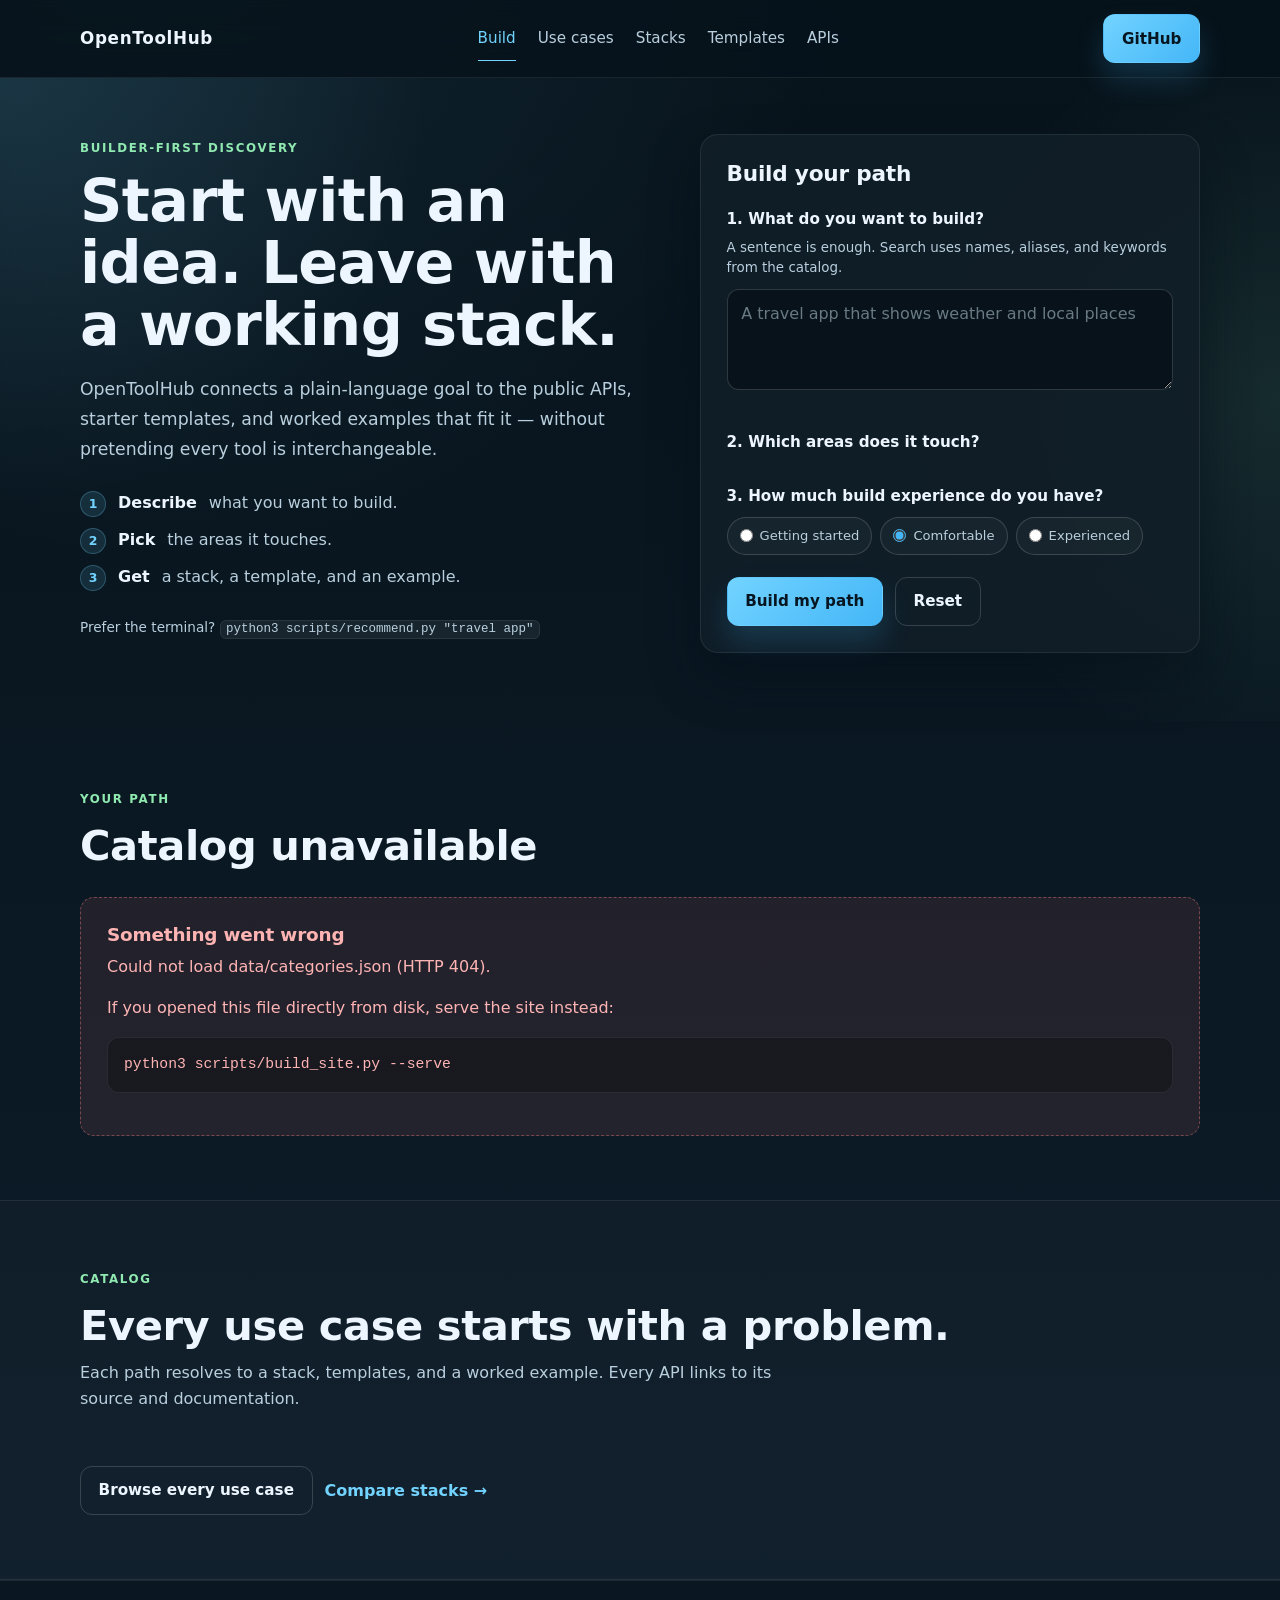
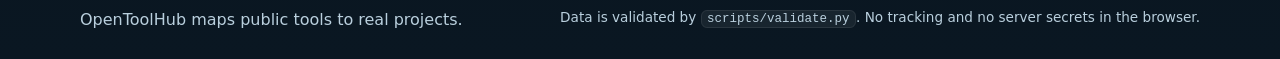
==== commit 5e78d77c: "Add area discovery and richer catalog cards - add home catalog stats, area directory, and browse CTA" ====
--- a/site/index.html
+++ b/site/index.html
@@ -43,6 +43,11 @@
               <li><strong>Pick</strong> the areas it touches.</li>
               <li><strong>Get</strong> a stack, a template, and an example.</li>
             </ol>
+            <dl
+              class="catalog-stats"
+              id="catalog-stats"
+              aria-label="Catalog at a glance"
+            ></dl>
             <p class="small muted">
               Prefer the terminal?
               <code>python3 scripts/recommend.py "travel app"</code>
@@ -68,24 +73,30 @@
               <div
                 class="suggestion-row"
                 id="idea-suggestions"
+                role="group"
                 aria-label="Suggested ideas"
               ></div>
             </div>
 
             <fieldset class="field">
               <legend>2. Which areas does it touch?</legend>
-              <div id="category-options" class="chip-grid" aria-label="Areas"></div>
+              <div
+                id="category-options"
+                class="chip-grid"
+                role="group"
+                aria-label="Areas"
+              ></div>
             </fieldset>
 
             <fieldset class="field">
               <legend>3. How much build experience do you have?</legend>
               <div class="radio-row">
                 <label class="radio">
-                  <input type="radio" name="level" value="low" checked />
+                  <input type="radio" name="level" value="low" />
                   <span>Getting started</span>
                 </label>
                 <label class="radio">
-                  <input type="radio" name="level" value="medium" />
+                  <input type="radio" name="level" value="medium" checked />
                   <span>Comfortable</span>
                 </label>
                 <label class="radio">
@@ -96,7 +107,13 @@
             </fieldset>
 
             <div class="cta-row">
-              <button type="submit" class="button primary">Build my path</button>
+              <button
+                type="submit"
+                class="button primary"
+                aria-controls="results"
+              >
+                Build my path
+              </button>
               <button type="reset" class="button secondary">Reset</button>
             </div>
           </form>
@@ -122,7 +139,24 @@
             </p>
           </div>
           <div id="featured-use-cases" class="grid three"></div>
+          <p class="cta-row section-cta">
+            <a class="button secondary" href="use-cases.html"
+              >Browse every use case</a
+            >
+            <a class="text-link" href="stacks.html">Compare stacks →</a>
+          </p>
         </div>
+      </section>
+
+      <section class="section container" id="area-section" hidden>
+        <div class="section-head">
+          <span class="eyebrow">Find your lane</span>
+          <h2>Browse by area</h2>
+          <p class="section-lead">
+            Jump straight to the problems, APIs, and templates in a domain.
+          </p>
+        </div>
+        <div id="area-directory" class="area-grid"></div>
       </section>
     </main>
 
--- a/site/styles.css
+++ b/site/styles.css
@@ -1004,6 +1004,163 @@
   color: var(--muted);
 }
 
+/* Catalog context, area discovery, and filter affordances */
+
+.catalog-stats {
+  display: grid;
+  grid-template-columns: repeat(4, minmax(0, 1fr));
+  gap: 10px;
+  max-width: 520px;
+  margin: 24px 0 18px;
+}
+
+.catalog-stats:empty {
+  display: none;
+}
+
+.catalog-stats div {
+  padding: 10px 12px;
+  background: rgba(255, 255, 255, 0.03);
+  border: 1px solid var(--border);
+  border-radius: 12px;
+}
+
+.catalog-stats dt {
+  color: var(--muted);
+  font-size: 0.68rem;
+  letter-spacing: 0.08em;
+  text-transform: uppercase;
+}
+
+.catalog-stats dd {
+  margin: 2px 0 0;
+  color: var(--primary);
+  font-size: 1.25rem;
+  font-weight: 800;
+}
+
+.section-cta {
+  margin-top: 28px;
+}
+
+.area-grid {
+  display: grid;
+  grid-template-columns: repeat(auto-fit, minmax(220px, 1fr));
+  gap: 14px;
+}
+
+.area-card {
+  position: relative;
+  display: grid;
+  grid-template-columns: minmax(0, 1fr) auto;
+  grid-template-rows: auto auto;
+  gap: 4px 14px;
+  align-items: center;
+  min-height: 88px;
+  padding: 18px 20px;
+  background: var(--panel);
+  border: 1px solid var(--border);
+  border-radius: 16px;
+  transition: transform 0.18s ease, border-color 0.18s ease;
+}
+
+.area-card:hover {
+  color: var(--text);
+  border-color: var(--primary);
+  transform: translateY(-2px);
+}
+
+.area-name {
+  grid-column: 1;
+  font-weight: 700;
+}
+
+.area-count {
+  grid-column: 1;
+  color: var(--muted);
+  font-size: 0.82rem;
+}
+
+.area-arrow {
+  grid-column: 2;
+  grid-row: 1 / span 2;
+  color: var(--primary);
+  font-size: 1.2rem;
+  transition: transform 0.18s ease;
+}
+
+.area-card:hover .area-arrow {
+  transform: translateX(3px);
+}
+
+.card-stack {
+  margin: 10px 0 0;
+}
+
+.stack-tags {
+  margin-top: 10px;
+}
+
+.detail-facts {
+  margin-top: 22px;
+  padding-top: 18px;
+  border-top: 1px solid var(--border);
+}
+
+.button:disabled {
+  opacity: 0.45;
+  cursor: not-allowed;
+}
+
+.button:disabled:hover {
+  transform: none;
+}
+
+.button.secondary:disabled:hover {
+  background: transparent;
+}
+
+.state .cta-row {
+  margin-top: 16px;
+}
+
+/* Content and controls stay inside their columns at every width. */
+.grid > *,
+.hero-grid > *,
+.detail-grid > * {
+  min-width: 0;
+}
+
+.card,
+.panel,
+.path-result,
+.area-card {
+  overflow-wrap: anywhere;
+}
+
+.card-top,
+.meta-row,
+.tool-head {
+  flex-wrap: wrap;
+}
+
+[id] {
+  scroll-margin-top: 92px;
+}
+
+.nav-links a,
+.brand {
+  display: inline-flex;
+  align-items: center;
+  min-height: 44px;
+}
+
+.chip,
+.chip-check,
+.radio {
+  min-height: 38px;
+}
+
 /* Responsive */
 
 @media (max-width: 980px) {
@@ -1022,12 +1179,21 @@
 }
 
 @media (max-width: 700px) {
+  .site-header {
+    position: static;
+  }
+
   .hero {
     padding: 36px 0 48px;
   }
 
   .hero-grid {
     gap: 28px;
+  }
+
+  .catalog-stats {
+    grid-template-columns: repeat(2, minmax(0, 1fr));
+    max-width: none;
   }
 
   .grid.two,
@@ -1043,8 +1209,20 @@
   .nav-links {
     order: 3;
     width: 100%;
+    flex-wrap: nowrap;
     justify-content: flex-start;
     gap: 14px;
+    padding-bottom: 4px;
+    overflow-x: auto;
+    scrollbar-width: none;
+  }
+
+  .nav-links::-webkit-scrollbar {
+    display: none;
+  }
+
+  .nav-links a {
+    white-space: nowrap;
   }
 
   .builder-panel {
@@ -1070,6 +1248,45 @@
 
   .footer-grid {
     flex-direction: column;
+  }
+}
+
+@media (max-width: 480px) {
+  .container {
+    width: calc(100% - 24px);
+  }
+
+  .nav-bar {
+    padding: 10px 0;
+  }
+
+  .nav-links {
+    gap: 12px;
+  }
+
+  .nav-links a {
+    font-size: 0.9rem;
+  }
+
+  .section {
+    padding: 44px 0;
+  }
+
+  .catalog-stats {
+    gap: 8px;
+  }
+
+  .catalog-stats div {
+    padding: 8px 10px;
+  }
+
+  .catalog-stats dd {
+    font-size: 1.08rem;
+  }
+
+  .area-card {
+    min-height: 76px;
+    padding: 16px;
   }
 }
 
@@ -1086,7 +1303,9 @@
   }
 
   .card:hover,
-  .button:hover {
+  .button:hover,
+  .area-card:hover,
+  .area-card:hover .area-arrow {
     transform: none;
   }
 }
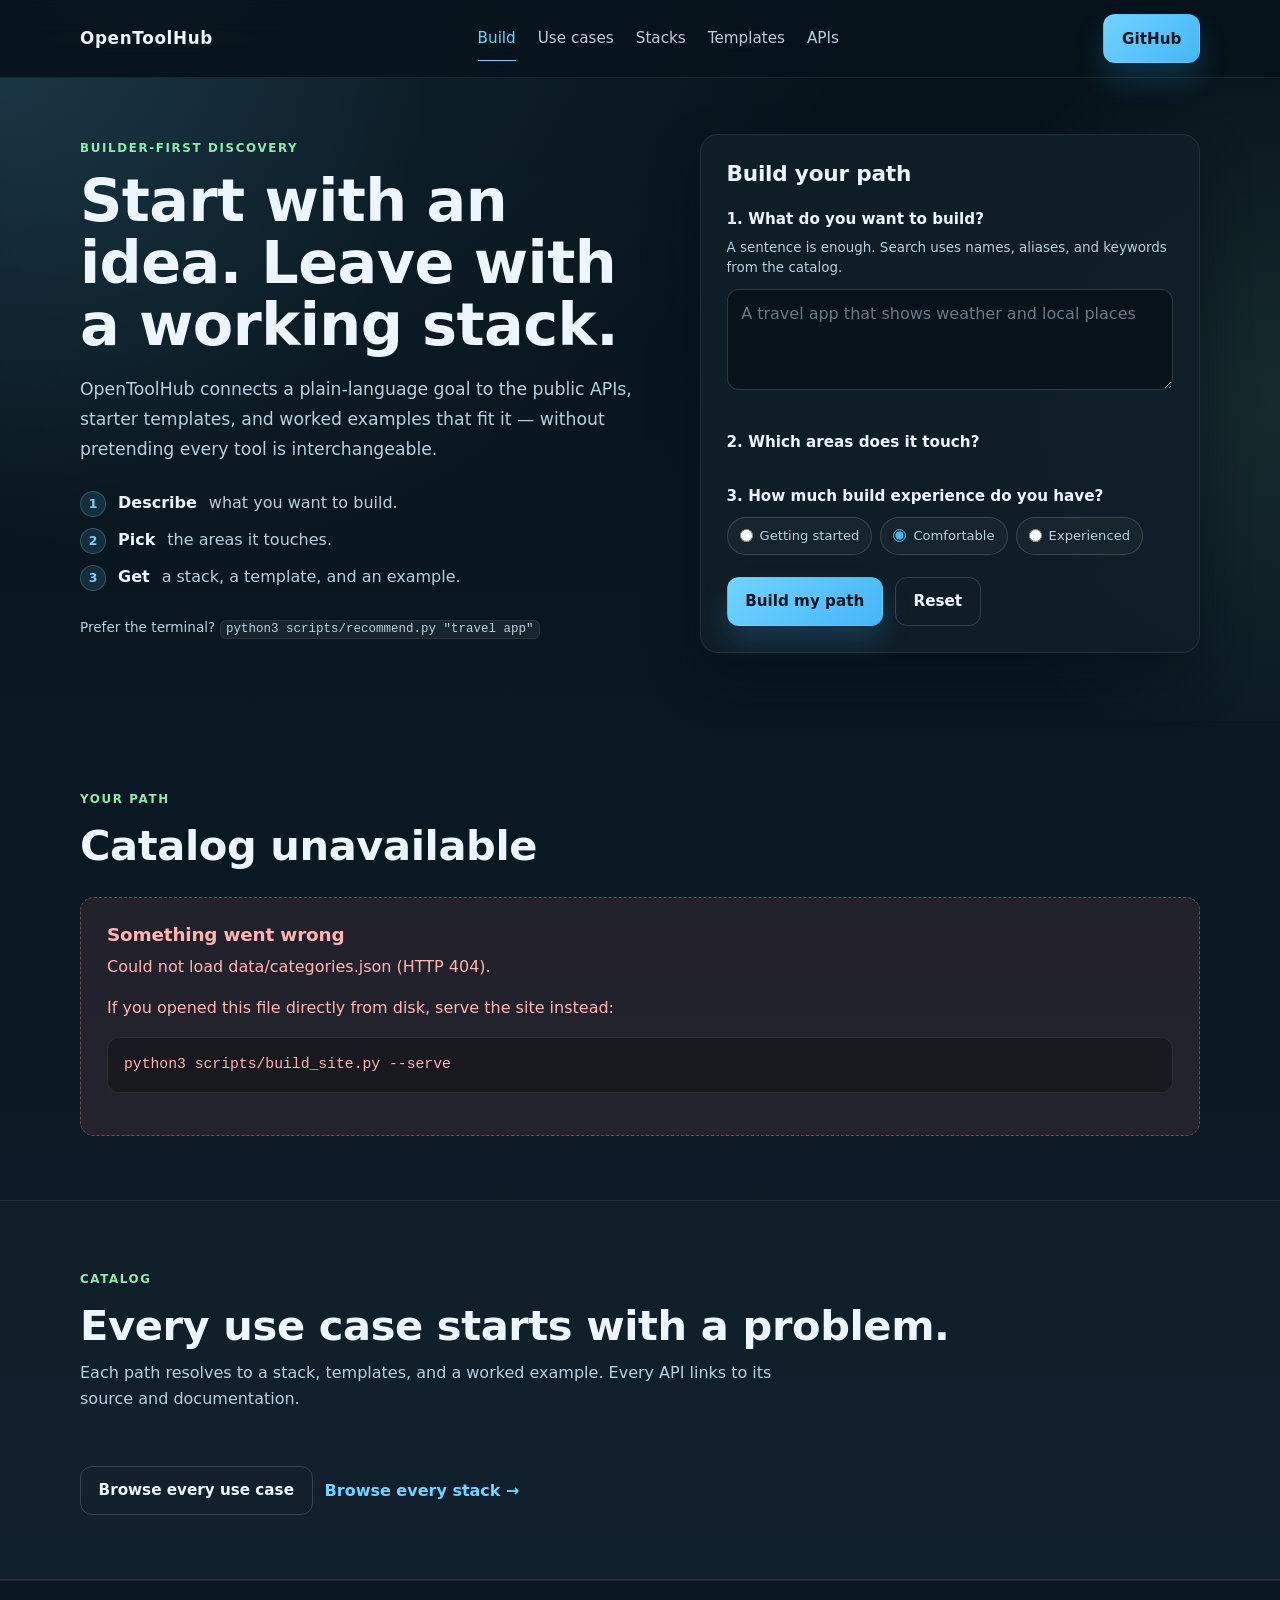
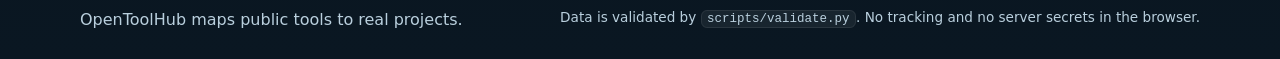
==== commit 1e0dc666: "Complete Phase A UX and accessibility fixes" ====
--- a/site/index.html
+++ b/site/index.html
@@ -143,7 +143,7 @@
             <a class="button secondary" href="use-cases.html"
               >Browse every use case</a
             >
-            <a class="text-link" href="stacks.html">Compare stacks →</a>
+            <a class="text-link" href="stacks.html">Browse every stack →</a>
           </p>
         </div>
       </section>
--- a/site/styles.css
+++ b/site/styles.css
@@ -599,6 +599,18 @@
   font-size: 0.85rem;
 }
 
+.sr-only {
+  position: absolute;
+  width: 1px;
+  height: 1px;
+  padding: 0;
+  margin: -1px;
+  overflow: hidden;
+  clip: rect(0, 0, 0, 0);
+  white-space: nowrap;
+  border: 0;
+}
+
 .muted {
   color: var(--muted);
 }
@@ -981,6 +993,12 @@
 
 .panel .stack-card:last-child {
   margin-bottom: 0;
+}
+
+.stack-card:target {
+  border-color: var(--primary);
+  box-shadow: 0 0 0 2px rgba(114, 211, 255, 0.22),
+    0 14px 32px var(--shadow);
 }
 
 /* Footer */
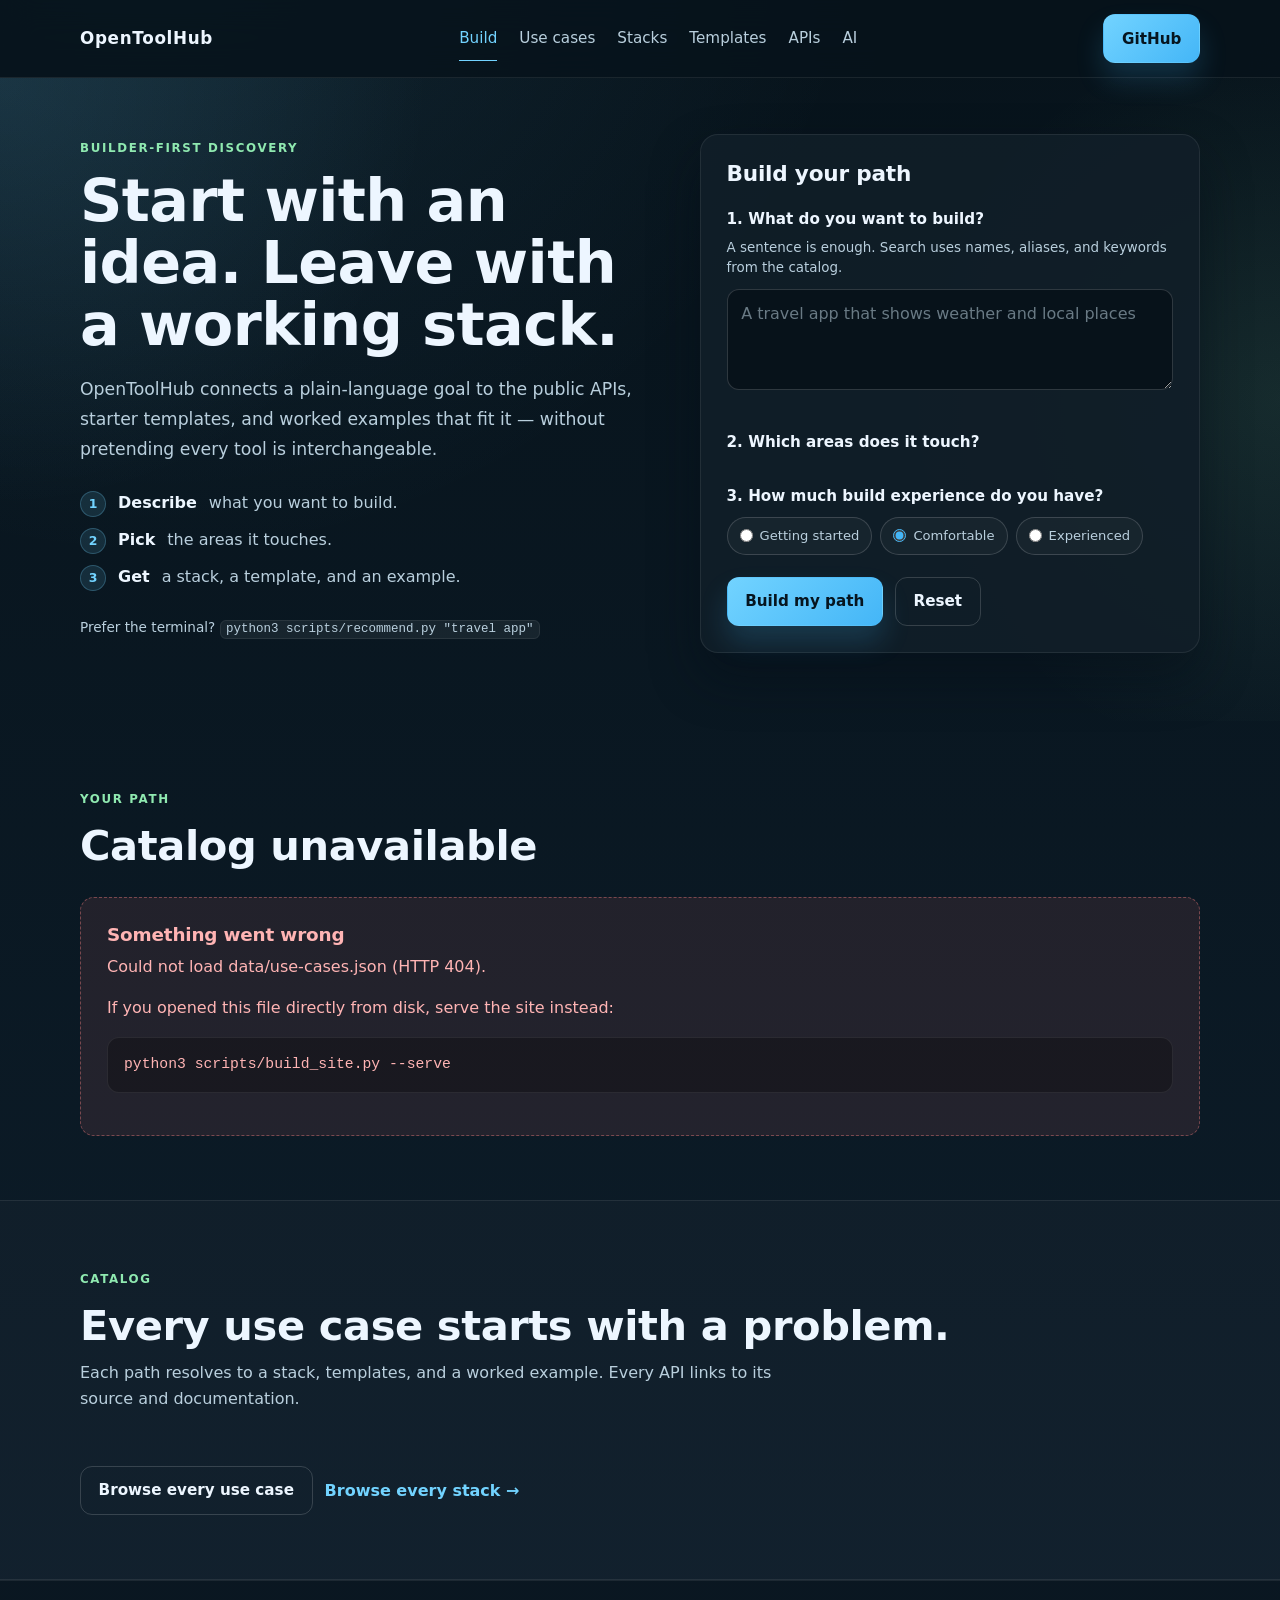
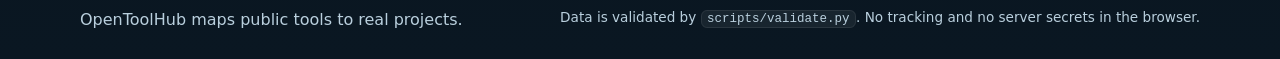
==== commit 77819996: "Update project" ====
--- a/site/index.html
+++ b/site/index.html
@@ -8,7 +8,168 @@
       name="description"
       content="Describe a project idea and get a practical stack of public APIs, starter templates, and worked examples. Builder-first discovery for travel, civic, health, AI, and startup projects."
     />
+    <link rel="canonical" href="https://ghana-gpt.github.io/opentoolhub/" />
+    <meta property="og:type" content="website" />
+    <meta property="og:site_name" content="OpenToolHub" />
+    <meta property="og:title" content="OpenToolHub | Start with an idea, leave with a stack" />
+    <meta property="og:description" content="Describe a project idea and get a practical stack of public APIs, starter templates, and worked examples. Builder-first discovery for travel, civic, health, AI, and startup projects." />
+    <meta property="og:url" content="https://ghana-gpt.github.io/opentoolhub/" />
+    <meta property="og:image" content="https://ghana-gpt.github.io/opentoolhub/social-card.png" />
+    <meta property="og:image:width" content="1200" />
+    <meta property="og:image:height" content="630" />
+    <meta property="og:image:alt" content="OpenToolHub: start with an idea, leave with a working stack." />
+    <meta name="twitter:card" content="summary_large_image" />
+    <meta name="twitter:title" content="OpenToolHub | Start with an idea, leave with a stack" />
+    <meta name="twitter:description" content="Describe a project idea and get a practical stack of public APIs, starter templates, and worked examples. Builder-first discovery for travel, civic, health, AI, and startup projects." />
+    <meta name="twitter:image" content="https://ghana-gpt.github.io/opentoolhub/social-card.png" />
     <link rel="stylesheet" href="styles.css" />
+    <script type="application/ld+json">
+{
+  "@context": "https://schema.org",
+  "@graph": [
+    {
+      "@type": "WebSite",
+      "@id": "https://ghana-gpt.github.io/opentoolhub/#website",
+      "url": "https://ghana-gpt.github.io/opentoolhub/",
+      "name": "OpenToolHub",
+      "inLanguage": "en"
+    },
+    {
+      "@type": "DataCatalog",
+      "@id": "https://ghana-gpt.github.io/opentoolhub/#catalog",
+      "name": "OpenToolHub catalog",
+      "url": "https://ghana-gpt.github.io/opentoolhub/data/catalog.json",
+      "conformsTo": {
+        "@type": "CreativeWork",
+        "url": "https://ghana-gpt.github.io/opentoolhub/schema.json"
+      },
+      "dataset": [
+        {
+          "@type": "Dataset",
+          "name": "Categories",
+          "url": "https://ghana-gpt.github.io/opentoolhub/data/categories.json",
+          "encodingFormat": "application/json"
+        },
+        {
+          "@type": "Dataset",
+          "name": "Use Cases",
+          "url": "https://ghana-gpt.github.io/opentoolhub/data/use-cases.json",
+          "encodingFormat": "application/json"
+        },
+        {
+          "@type": "Dataset",
+          "name": "Stacks",
+          "url": "https://ghana-gpt.github.io/opentoolhub/data/stacks.json",
+          "encodingFormat": "application/json"
+        },
+        {
+          "@type": "Dataset",
+          "name": "APIs",
+          "url": "https://ghana-gpt.github.io/opentoolhub/data/apis.json",
+          "encodingFormat": "application/json"
+        },
+        {
+          "@type": "Dataset",
+          "name": "Templates",
+          "url": "https://ghana-gpt.github.io/opentoolhub/data/templates.json",
+          "encodingFormat": "application/json"
+        },
+        {
+          "@type": "Dataset",
+          "name": "Examples",
+          "url": "https://ghana-gpt.github.io/opentoolhub/data/examples.json",
+          "encodingFormat": "application/json"
+        }
+      ]
+    },
+    {
+      "@type": "ItemList",
+      "@id": "https://ghana-gpt.github.io/opentoolhub/#items",
+      "name": "OpenToolHub use cases",
+      "numberOfItems": 11,
+      "itemListElement": [
+        {
+          "@type": "ListItem",
+          "position": 1,
+          "name": "Travel and local discovery",
+          "url": "https://ghana-gpt.github.io/opentoolhub/use-case.html?id=travel-planner",
+          "description": "Useful for trip planning, local discovery, and destination exploration."
+        },
+        {
+          "@type": "ListItem",
+          "position": 2,
+          "name": "City dashboard",
+          "url": "https://ghana-gpt.github.io/opentoolhub/use-case.html?id=city-dashboard",
+          "description": "Useful for local insight, city information, and community-oriented experiences."
+        },
+        {
+          "@type": "ListItem",
+          "position": 3,
+          "name": "AI research assistant",
+          "url": "https://ghana-gpt.github.io/opentoolhub/use-case.html?id=ai-research-assistant",
+          "description": "Useful for search, answer generation, summarization, and research support."
+        },
+        {
+          "@type": "ListItem",
+          "position": 4,
+          "name": "Public health and community reporting",
+          "url": "https://ghana-gpt.github.io/opentoolhub/use-case.html?id=public-health-platform",
+          "description": "Useful for community health, public conditions, and reporting dashboards."
+        },
+        {
+          "@type": "ListItem",
+          "position": 5,
+          "name": "Startup MVP and prototype validation",
+          "url": "https://ghana-gpt.github.io/opentoolhub/use-case.html?id=startup-mvp",
+          "description": "Useful for validating ideas using public data and minimal infrastructure."
+        },
+        {
+          "@type": "ListItem",
+          "position": 6,
+          "name": "Public-interest and civic tool",
+          "url": "https://ghana-gpt.github.io/opentoolhub/use-case.html?id=public-good-tool",
+          "description": "Useful for community updates, public information systems, and local service discovery."
+        },
+        {
+          "@type": "ListItem",
+          "position": 7,
+          "name": "Climate resilience and adaptation",
+          "url": "https://ghana-gpt.github.io/opentoolhub/use-case.html?id=climate-resilience",
+          "description": "Useful for local climate risk, environmental conditions, and adaptation planning."
+        },
+        {
+          "@type": "ListItem",
+          "position": 8,
+          "name": "Community food access",
+          "url": "https://ghana-gpt.github.io/opentoolhub/use-case.html?id=community-food-access",
+          "description": "Useful for mapping food resources, nutrition information, and access gaps."
+        },
+        {
+          "@type": "ListItem",
+          "position": 9,
+          "name": "Open research data",
+          "url": "https://ghana-gpt.github.io/opentoolhub/use-case.html?id=open-research-data",
+          "description": "Useful for discovering datasets, preprints, and scholarly records with traceable sources."
+        },
+        {
+          "@type": "ListItem",
+          "position": 10,
+          "name": "Housing affordability",
+          "url": "https://ghana-gpt.github.io/opentoolhub/use-case.html?id=housing-affordability",
+          "description": "Useful for comparing rents, incomes, and neighborhood housing pressure."
+        },
+        {
+          "@type": "ListItem",
+          "position": 11,
+          "name": "Transit access",
+          "url": "https://ghana-gpt.github.io/opentoolhub/use-case.html?id=transit-access",
+          "description": "Useful for showing service coverage, trip options, and access gaps."
+        }
+      ]
+    }
+  ]
+}
+    </script>
   </head>
   <body>
     <a class="skip-link" href="#main">Skip to content</a>
@@ -22,6 +183,7 @@
           <a href="stacks.html">Stacks</a>
           <a href="templates.html">Templates</a>
           <a href="apis.html">APIs</a>
+          <a href="ai.html">AI</a>
         </nav>
         <a class="button primary" href="https://github.com/ghana-gpt/opentoolhub">GitHub</a>
       </div>
--- a/site/styles.css
+++ b/site/styles.css
@@ -1308,6 +1308,39 @@
   }
 }
 
+/* Optional local AI panel (ai.html). */
+.ai-provider {
+  display: flex;
+  align-items: center;
+  justify-content: space-between;
+  gap: 12px;
+  padding: 12px 0;
+  border-bottom: 1px solid var(--border);
+}
+
+.ai-provider:last-of-type {
+  border-bottom: 0;
+}
+
+.ai-provider p {
+  margin: 2px 0 0;
+}
+
+.ai-answer-text {
+  margin: 0 0 12px;
+  white-space: pre-wrap;
+  word-break: break-word;
+  font-size: 0.95rem;
+}
+
+.ai-attempts {
+  margin: 0 0 16px;
+  padding-left: 20px;
+  color: var(--muted);
+  font-size: 0.88rem;
+}
+
+
 @media (prefers-reduced-motion: reduce) {
   html {
     scroll-behavior: auto;
